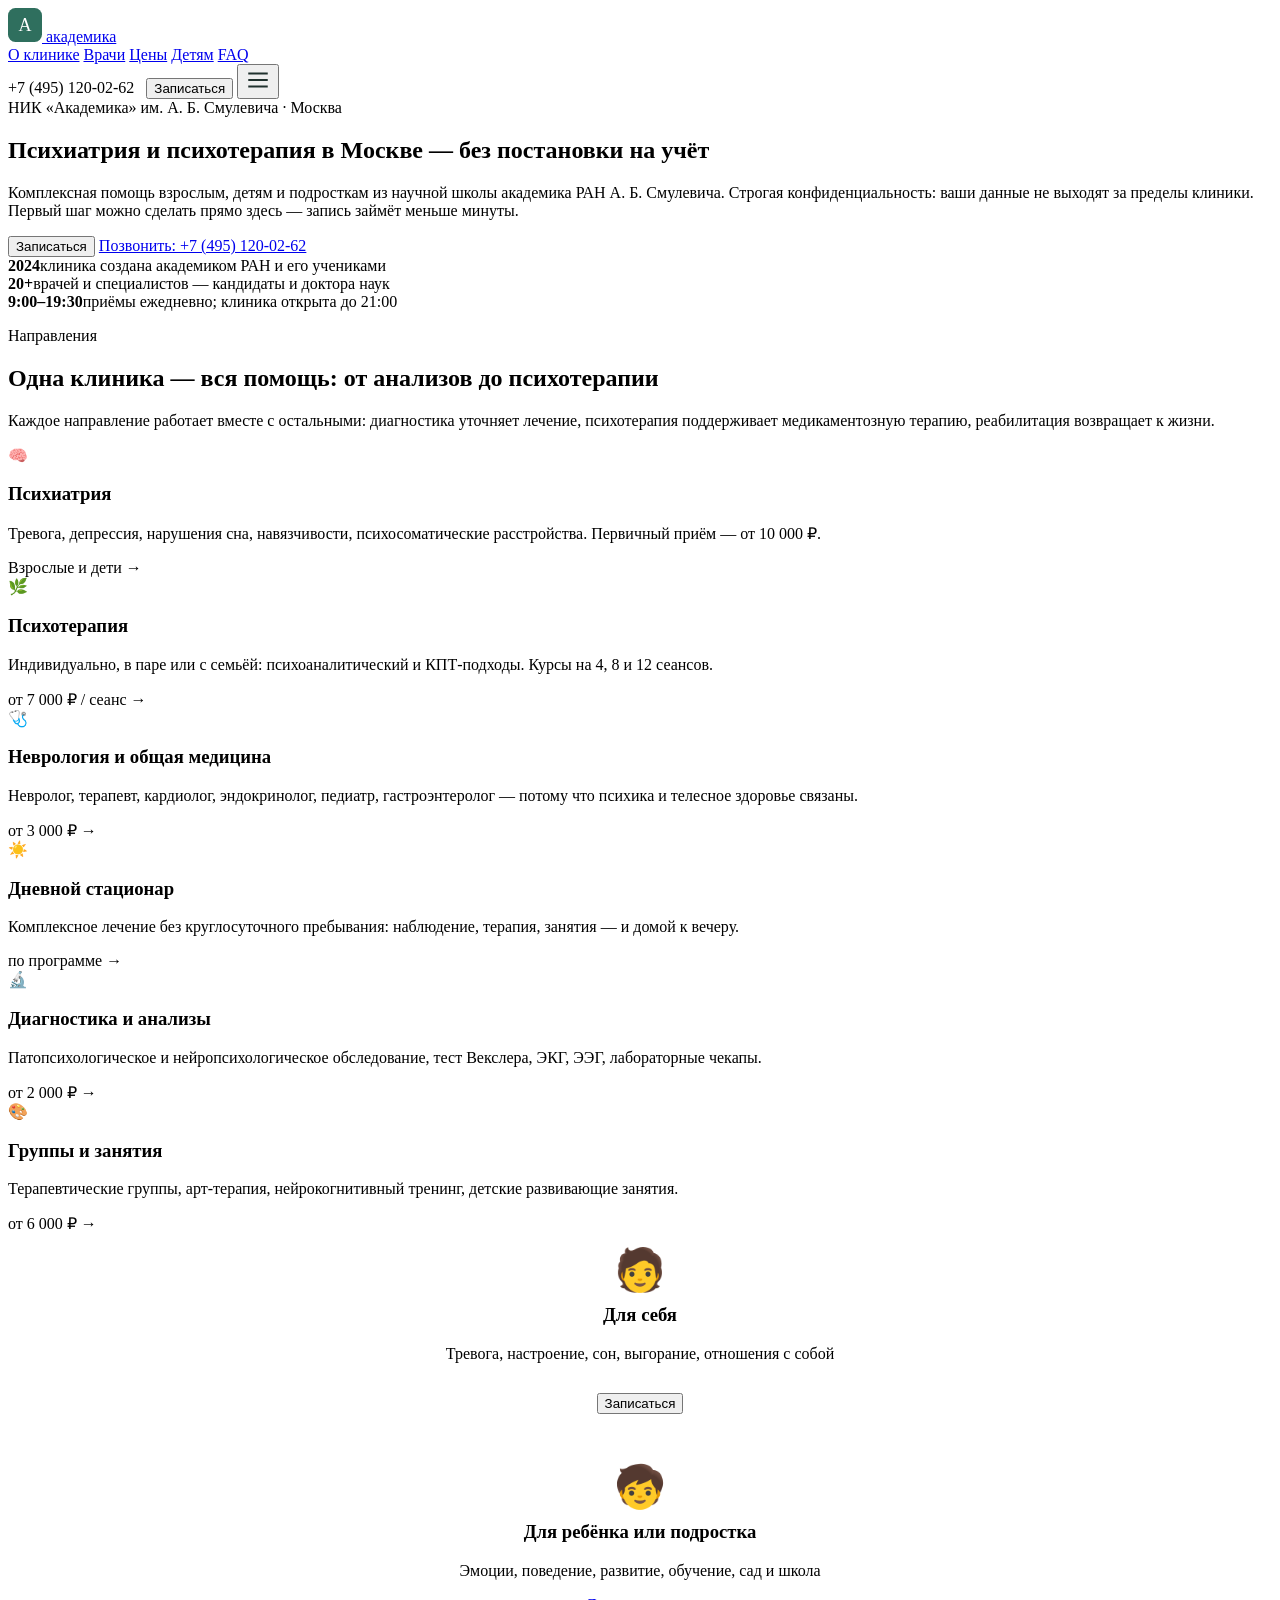
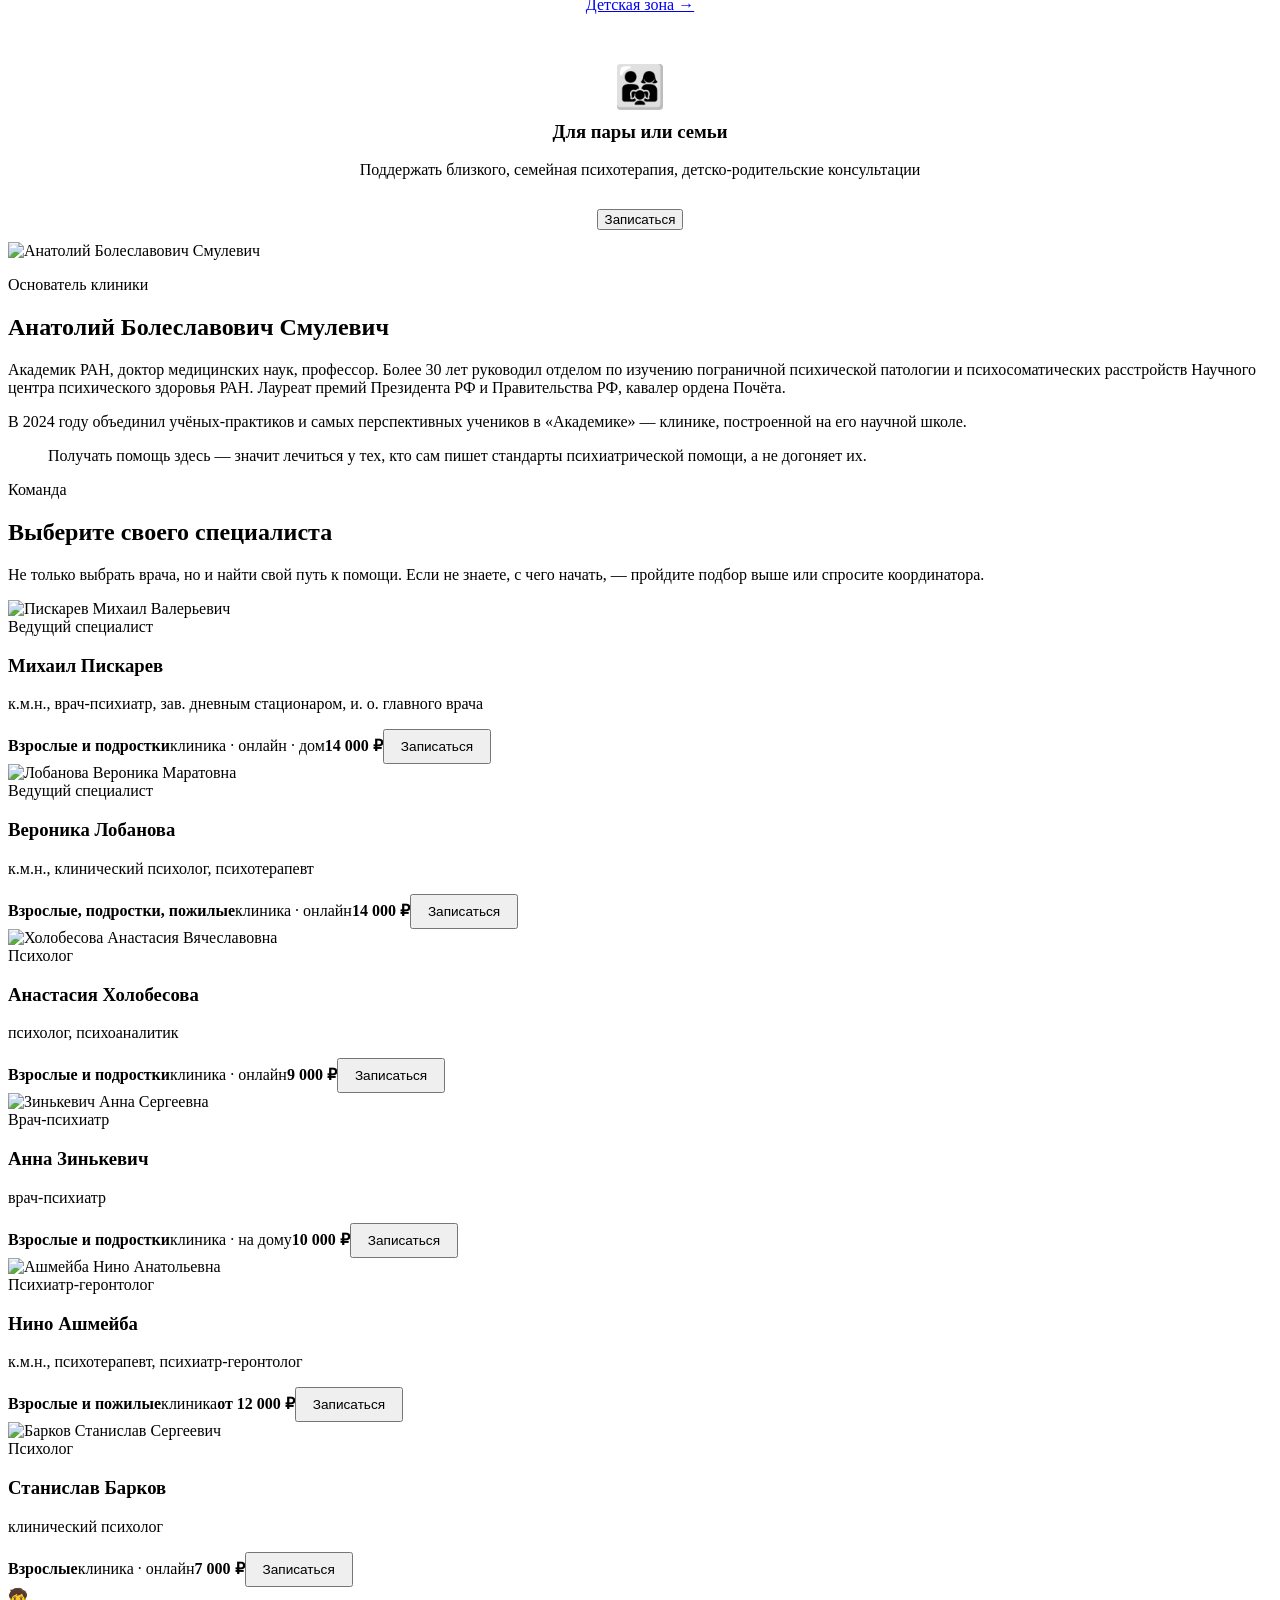
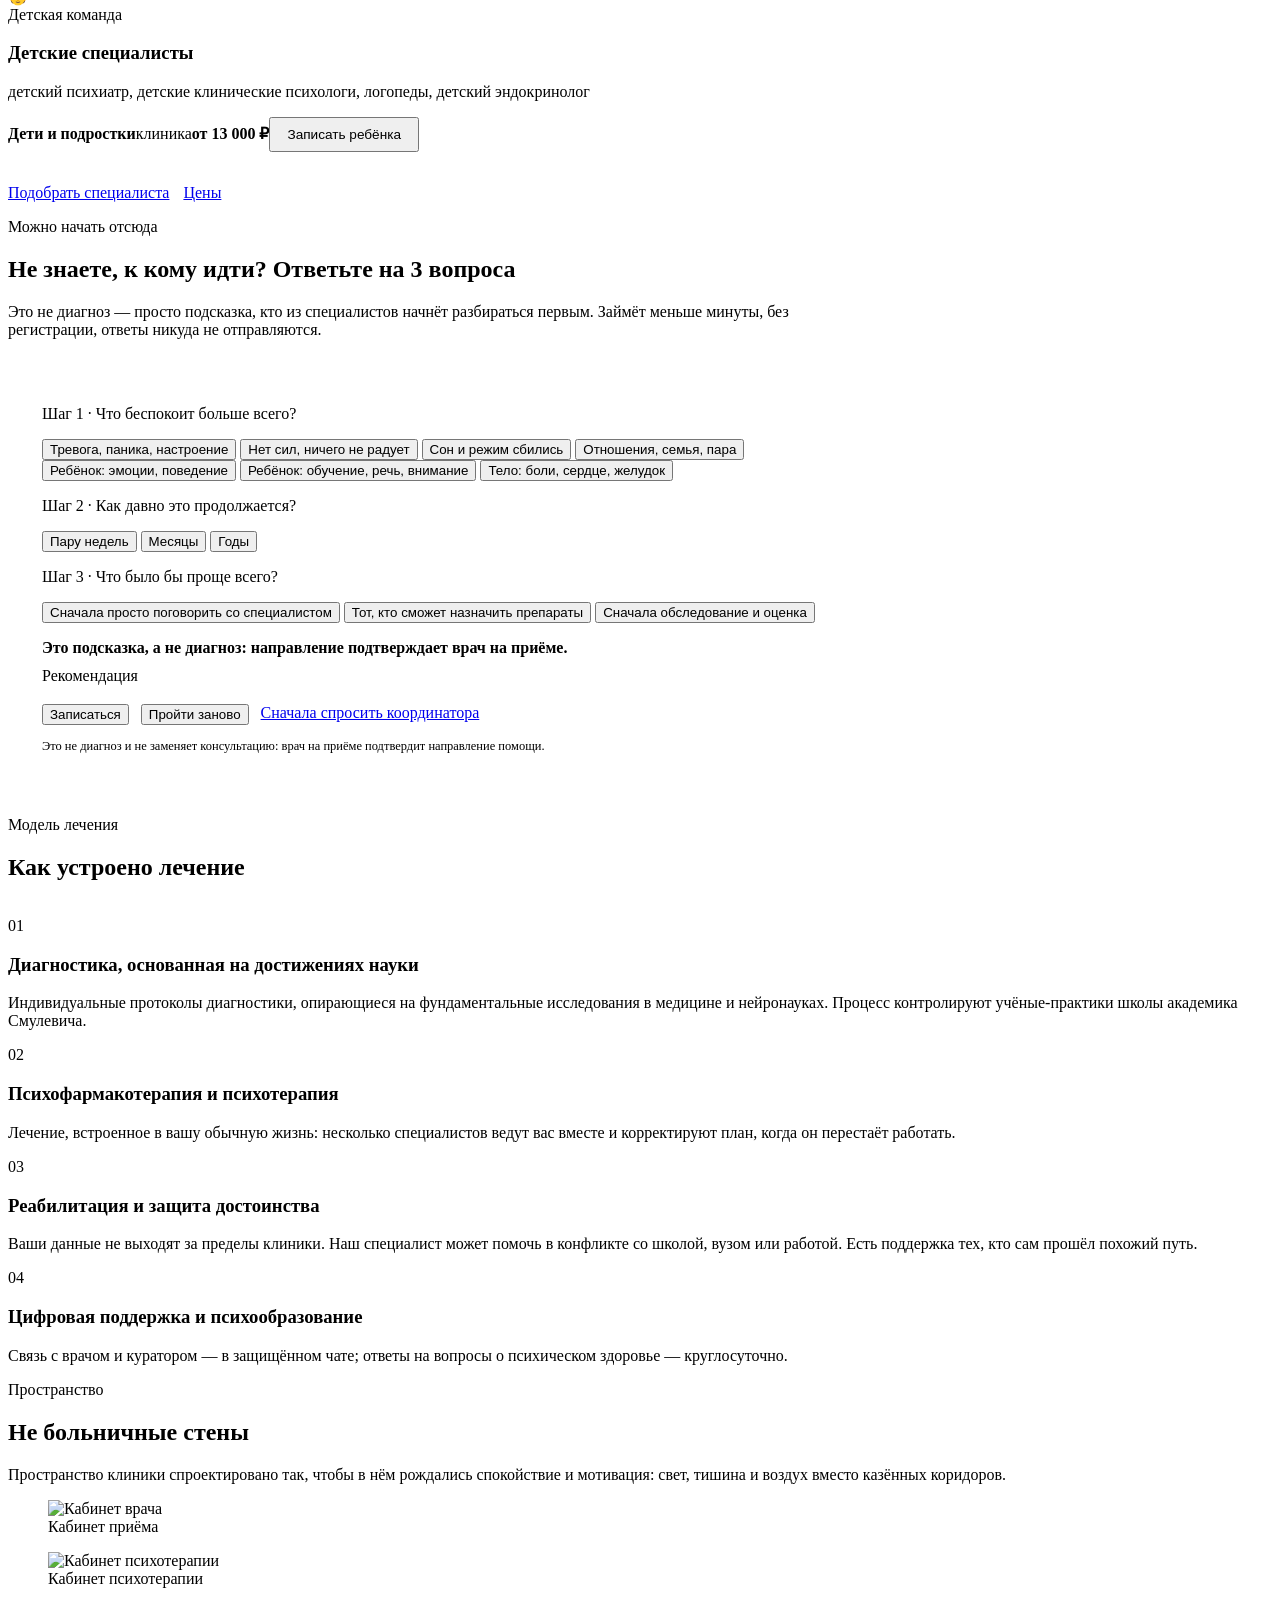
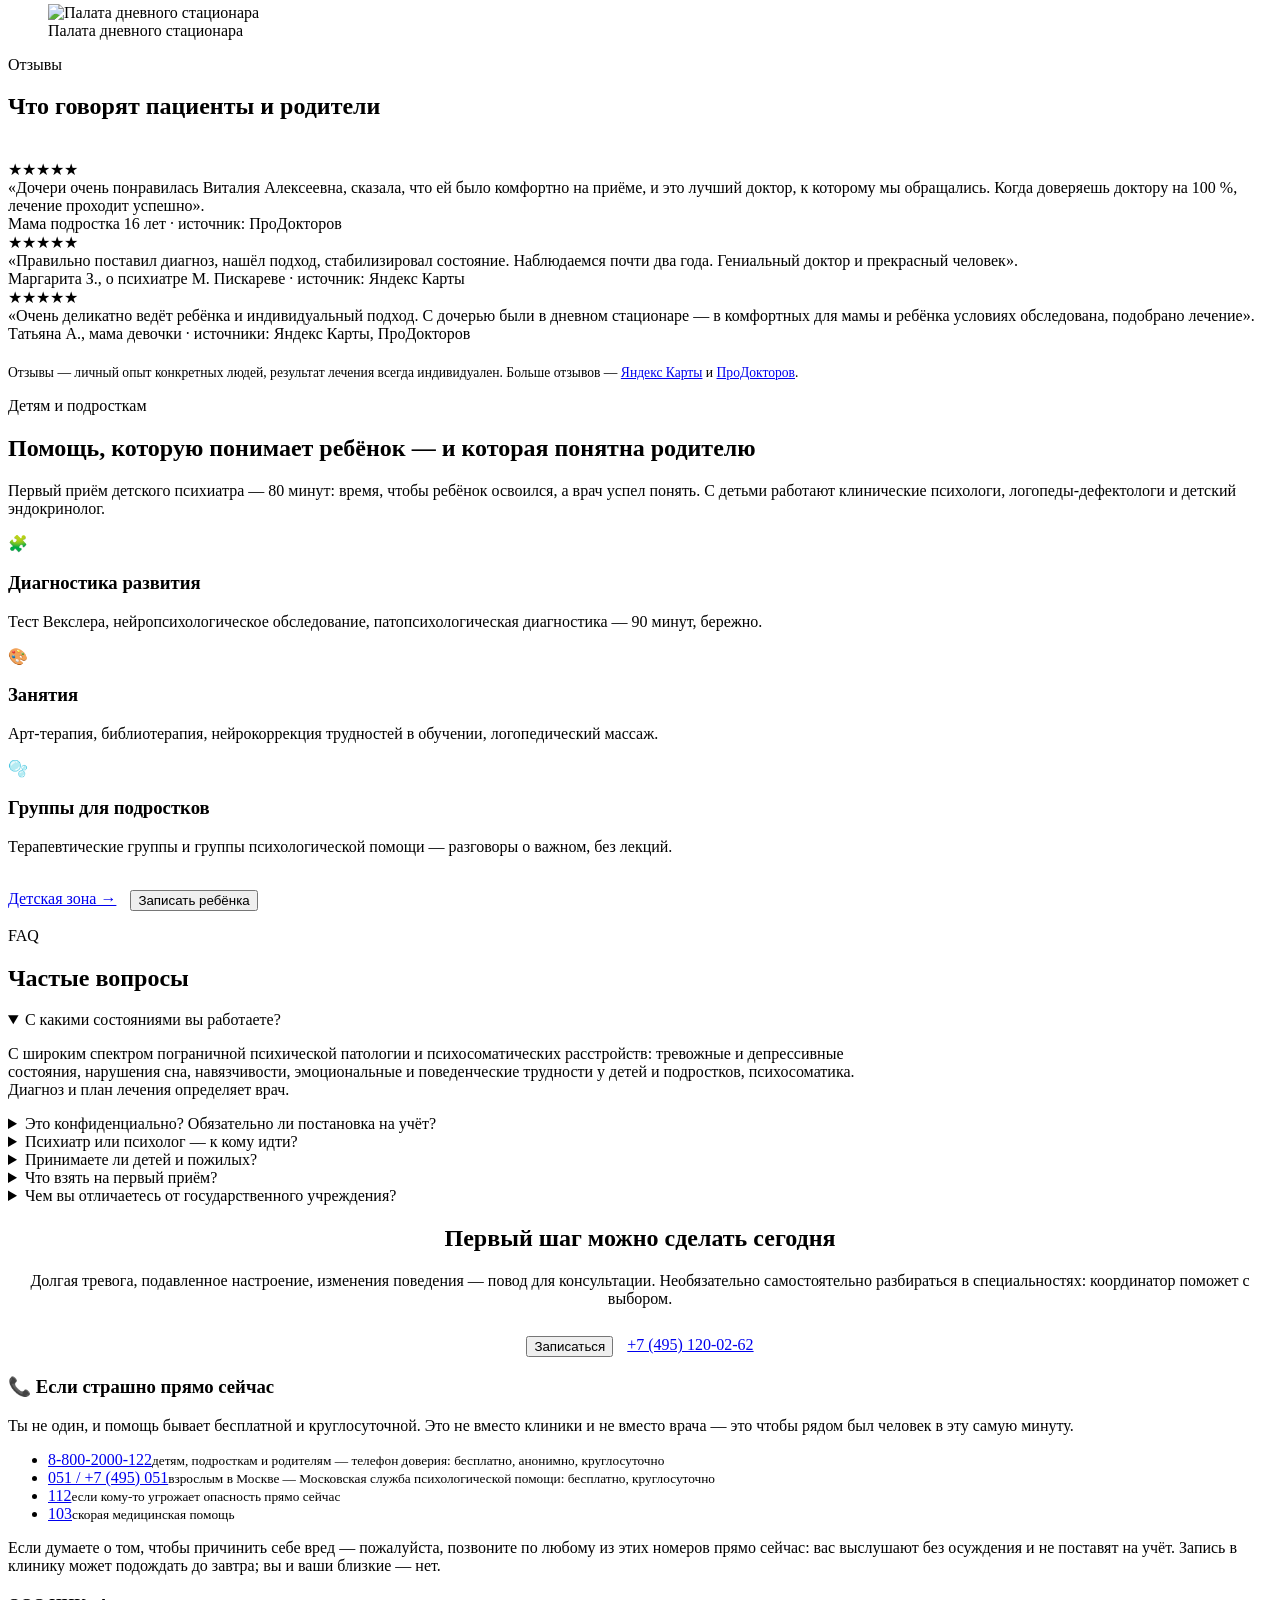
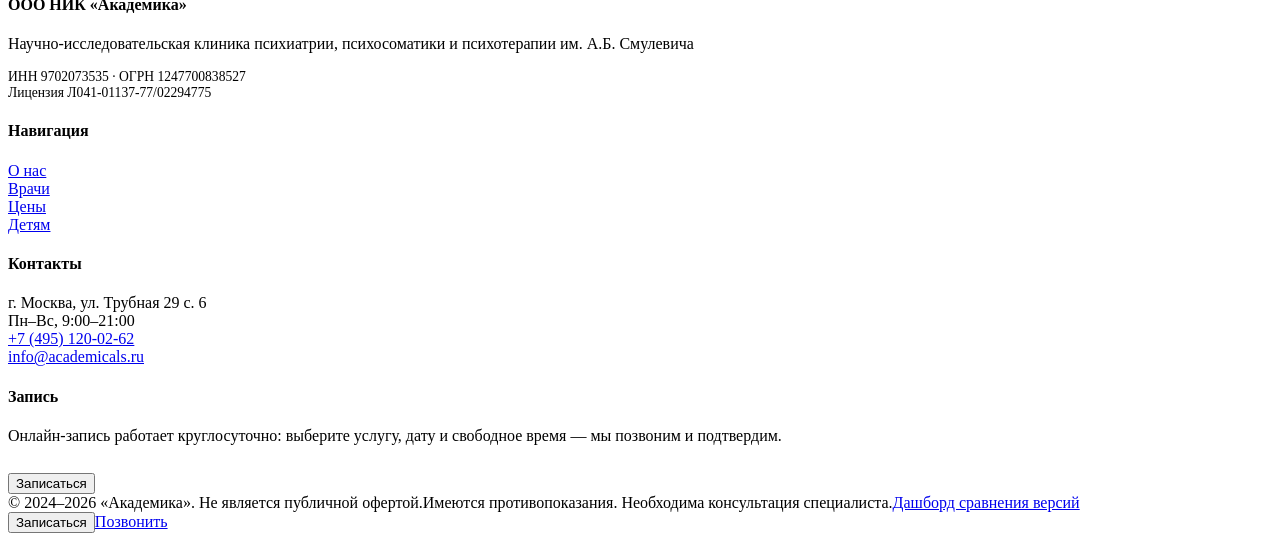
==== docs/index.html @ 871c370d "Сайт «Академика» с онлайн-записью + дашборд сравнения версий Статический сайт (site/), stdlib-сервер" ====
<!doctype html>
<html lang="ru">
<head>
<meta charset="utf-8">
<meta name="viewport" content="width=device-width,initial-scale=1">
<meta name="claude:viewport-fit-sides" content="cover">
<title>Академика — психиатр и психотерапевт в Москве: запись онлайн</title>
<meta name="description" content="Клиника «Академика» им. А. Б. Смулевича: психиатр, психотерапевт, психолог, невролог в Москве. Приём без постановки на учёт, помощь детям и подросткам, онлайн-запись на свободное время.">
<meta name="theme-color" content="#2f6f5e">
<link rel="canonical" href="https://academicals.ru/">
<meta property="og:type" content="website">
<meta property="og:locale" content="ru_RU">
<meta property="og:site_name" content="Академика">
<meta property="og:title" content="Академика — психиатр и психотерапевт в Москве: запись онлайн">
<meta property="og:description" content="Клиника «Академика» им. А. Б. Смулевича: психиатр, психотерапевт, психолог, невролог в Москве. Приём без постановки на учёт, помощь детям и подросткам, онлайн-запись на свободное время.">
<meta property="og:url" content="https://academicals.ru/">
<meta property="og:image" content="https://academicals.ru/img/interior-cabinet.jpg">
<meta name="twitter:card" content="summary_large_image">
<link rel="icon" href="data:image/svg+xml,&lt;svg xmlns='http://www.w3.org/2000/svg' viewBox='0 0 64 64'&gt;&lt;rect width='64' height='64' rx='14' fill='%232f6f5e'/&gt;&lt;text x='32' y='44' font-size='34' text-anchor='middle' fill='%23fff' font-family='Georgia'&gt;А&lt;/text&gt;&lt;/svg&gt;">
<link rel="preconnect" href="https://fonts.googleapis.com">
<link rel="preconnect" href="https://fonts.gstatic.com" crossorigin>
<link href="https://fonts.googleapis.com/css2?family=Prata&family=Manrope:wght@400;500;600;700;800&display=swap" rel="stylesheet">
<link rel="stylesheet" href="/css/style.css">
<script type="application/ld+json">
{
  "@context": "https://schema.org",
  "@type": "MedicalClinic",
  "name": "НИК «Академика» — клиника психиатрии, психосоматики и психотерапии им. А. Б. Смулевича",
  "url": "https://academicals.ru/",
  "telephone": "+7 (495) 120-02-62",
  "email": "info@academicals.ru",
  "address": {
    "@type": "PostalAddress",
    "streetAddress": "ул. Трубная, 29, стр. 6",
    "addressLocality": "Москва",
    "postalCode": "127051",
    "addressCountry": "RU"
  },
  "openingHoursSpecification": [{
    "@type": "OpeningHoursSpecification",
    "dayOfWeek": ["Monday","Tuesday","Wednesday","Thursday","Friday","Saturday","Sunday"],
    "opens": "09:00",
    "closes": "19:30"
  }],
  "medicalSpecialty": ["Psychiatric"],
  "priceRange": "от 3 000 ₽ до 150 000 ₽"
}
</script>
<script type="application/ld+json">
{
  "@context": "https://schema.org",
  "@type": "FAQPage",
  "mainEntity": [
    {"@type": "Question","name": "Лечение конфиденциально? Обязательно ли постановка на учёт?",
     "acceptedAnswer": {"@type": "Answer","text": "Лечим без постановки на учёт. Данные хранятся с усиленными протоколами защиты; сведения о здоровье охраняются врачебной тайной."}},
    {"@type": "Question","name": "Психиатр или психолог — к кому идти?",
     "acceptedAnswer": {"@type": "Answer","text": "Психиатр — врач: оценивает состояние и при необходимости назначает медикаментозное лечение. Психолог и психотерапевт работают с переживаниями, поведением и отношениями. Координатор поможет с выбором."}},
    {"@type": "Question","name": "Принимаете ли детей и пожилых?",
     "acceptedAnswer": {"@type": "Answer","text": "Да: детский психиатр, детские клинические психологи, логопедия, нейрокоррекция; для взрослых — психиатр-геронтолог и чекапы с учётом возрастных изменений."}},
    {"@type": "Question","name": "Что взять на первый приём?",
     "acceptedAnswer": {"@type": "Answer","text": "Паспорт и СНИЛС; для ребёнка договор заключает родитель или законный представитель. Полезны прежние заключения и список принимаемых препаратов."}},
    {"@type": "Question","name": "Чем частная клиника отличается от государственной?",
     "acceptedAnswer": {"@type": "Answer","text": "Научная школа академика Смулевича, комплексные программы восстановления, персональная курация и строгая конфиденциальность — без постановки на учёт."}}
  ]
}
</script>
</head>
<body>

<header class="site">
  <div class="wrap nav">
    <a class="logo" href="/">
      <svg width="34" height="34" viewBox="0 0 64 64"><rect width="64" height="64" rx="14" fill="#2f6f5e"/><text x="32" y="44" font-size="34" text-anchor="middle" fill="#fff" font-family="Georgia">А</text></svg>
      академика
    </a>
    <nav class="nav-links">
      <a href="/">О клинике</a>
      <a href="#doctors">Врачи</a>
      <a href="/price.html">Цены</a>
      <a href="/kids.html">Детям</a>
      <a href="#faq">FAQ</a>
    </nav>
    <span class="nav-phone">+7 (495) 120-02-62</span>
    <button class="btn btn-primary site-head-cta" data-book style="margin-left:8px">Записаться</button>
    <button class="burger" aria-label="Меню">
      <svg width="26" height="26" viewBox="0 0 24 24" fill="none" stroke="#20312e" stroke-width="2"><path d="M3 6h18M3 12h18M3 18h18"/></svg>
    </button>
  </div>
</header>
<main>

<!-- HERO -->
<section class="hero">
  <div class="wrap">
    <span class="tag">НИК «Академика» им. А. Б. Смулевича · Москва</span>
    <h1>Психиатрия и психотерапия в Москве — без постановки на учёт</h1>
    <p class="lede">Комплексная помощь взрослым, детям и подросткам из научной школы академика РАН А. Б. Смулевича. Строгая конфиденциальность: ваши данные не выходят за пределы клиники. Первый шаг можно сделать прямо здесь — запись займёт меньше минуты.</p>
    <div class="hero-actions">
      <button class="btn btn-terra" data-book>Записаться</button>
      <a class="btn btn-light" href="tel:+74951200262">Позвонить: +7 (495) 120-02-62</a>
    </div>
    <div class="hero-facts">
      <div><b>2024</b><span>клиника создана академиком РАН и его учениками</span></div>
      <div><b>20+</b><span>врачей и специалистов — кандидаты и доктора наук</span></div>
      <div><b>9:00–19:30</b><span>приёмы ежедневно; клиника открыта до 21:00</span></div>
    </div>
  </div>
</section>

<!-- НАПРАВЛЕНИЯ -->
<section id="services">
  <div class="wrap">
    <p class="eyebrow">Направления</p>
    <h2>Одна клиника — вся помощь: от анализов до психотерапии</h2>
    <p class="lede">Каждое направление работает вместе с остальными: диагностика уточняет лечение, психотерапия поддерживает медикаментозную терапию, реабилитация возвращает к жизни.</p>
    <div class="cards grid-3">
      <div class="card"><div class="ico">🧠</div><h3>Психиатрия</h3><p>Тревога, депрессия, нарушения сна, навязчивости, психосоматические расстройства. Первичный приём — от 10 000 ₽.</p><span class="price-hint">Взрослые и дети →</span></div>
      <div class="card"><div class="ico">🌿</div><h3>Психотерапия</h3><p>Индивидуально, в паре или с семьёй: психоаналитический и КПТ-подходы. Курсы на 4, 8 и 12 сеансов.</p><span class="price-hint">от 7 000 ₽ / сеанс →</span></div>
      <div class="card"><div class="ico">🩺</div><h3>Неврология и общая медицина</h3><p>Невролог, терапевт, кардиолог, эндокринолог, педиатр, гастроэнтеролог — потому что психика и телесное здоровье связаны.</p><span class="price-hint">от 3 000 ₽ →</span></div>
      <div class="card"><div class="ico">☀️</div><h3>Дневной стационар</h3><p>Комплексное лечение без круглосуточного пребывания: наблюдение, терапия, занятия — и домой к вечеру.</p><span class="price-hint">по программе →</span></div>
      <div class="card"><div class="ico">🔬</div><h3>Диагностика и анализы</h3><p>Патопсихологическое и нейропсихологическое обследование, тест Векслера, ЭКГ, ЭЭГ, лабораторные чекапы.</p><span class="price-hint">от 2 000 ₽ →</span></div>
      <div class="card"><div class="ico">🎨</div><h3>Группы и занятия</h3><p>Терапевтические группы, арт-терапия, нейрокогнитивный тренинг, детские развивающие занятия.</p><span class="price-hint">от 6 000 ₽ →</span></div>
    </div>
  </div>
</section>

<!-- ВАЖНО ЗНАТЬ / для кого -->
<section style="background:var(--green-pale)">
  <div class="wrap grid-3" style="display:grid;gap:24px">
    <div style="text-align:center;padding:12px">
      <div style="font-size:2.6rem" class="floaty">🧑</div>
      <h3 style="margin-top:10px">Для себя</h3>
      <p style="color:var(--ink-soft)">Тревога, настроение, сон, выгорание, отношения с собой</p>
      <button class="btn btn-ghost" data-book style="margin-top:14px">Записаться</button>
    </div>
    <div style="text-align:center;padding:12px;border-left:1px solid var(--line);border-right:1px solid var(--line)">
      <div style="font-size:2.6rem" class="floaty d1">🧒</div>
      <h3 style="margin-top:10px">Для ребёнка или подростка</h3>
      <p style="color:var(--ink-soft)">Эмоции, поведение, развитие, обучение, сад и школа</p>
      <a class="btn btn-terra" href="/kids.html" style="margin-top:14px">Детская зона →</a>
    </div>
    <div style="text-align:center;padding:12px">
      <div style="font-size:2.6rem" class="floaty d2">👨‍👩‍👧</div>
      <h3 style="margin-top:10px">Для пары или семьи</h3>
      <p style="color:var(--ink-soft)">Поддержать близкого, семейная психотерапия, детско-родительские консультации</p>
      <button class="btn btn-ghost" data-book style="margin-top:14px">Записаться</button>
    </div>
  </div>
</section>

<!-- ОСНОВАТЕЛЬ -->
<section>
  <div class="wrap founder">
    <div class="ph">
      <img src="/img/founder-portrait.png" alt="Анатолий Болеславович Смулевич" loading="lazy">
    </div>
    <div>
      <p class="eyebrow">Основатель клиники</p>
      <h2>Анатолий Болеславович Смулевич</h2>
      <p class="lede">Академик РАН, доктор медицинских наук, профессор. Более 30 лет руководил отделом по изучению пограничной психической патологии и психосоматических расстройств Научного центра психического здоровья РАН. Лауреат премий Президента РФ и Правительства РФ, кавалер ордена Почёта.</p>
      <p class="lede">В 2024 году объединил учёных-практиков и самых перспективных учеников в «Академике» — клинике, построенной на его научной школе.</p>
      <blockquote>Получать помощь здесь — значит лечиться у тех, кто сам пишет стандарты психиатрической помощи, а не догоняет их.</blockquote>
    </div>
  </div>
</section>

<!-- ВРАЧИ -->
<section id="doctors">
  <div class="wrap">
    <p class="eyebrow">Команда</p>
    <h2>Выберите своего специалиста</h2>
    <p class="lede">Не только выбрать врача, но и найти свой путь к помощи. Если не знаете, с чего начать, — пройдите подбор выше или спросите координатора.</p>
    <div class="cards grid-3">
      <div class="card doc">
        <div class="ava"><img src="/img/piskarev.webp" alt="Пискарев Михаил Валерьевич"></div>
        <div><span class="role">Ведущий специалист</span><h3>Михаил Пискарев</h3><p class="creds">к.м.н., врач-психиатр, зав. дневным стационаром, и. о. главного врача</p>
        <div class="meta"><b>Взрослые и подростки</b><span>клиника · онлайн · дом</span><b>14 000 ₽</b><button class="btn btn-ghost" style="padding:8px 16px;font-size:.85rem" data-book data-doctor-pref="Пискарев Михаил Валерьевич — психиатр">Записаться</button></div></div>
      </div>
      <div class="card doc">
        <div class="ava"><img src="/img/lobanova.webp" alt="Лобанова Вероника Маратовна"></div>
        <div><span class="role">Ведущий специалист</span><h3>Вероника Лобанова</h3><p class="creds">к.м.н., клинический психолог, психотерапевт</p>
        <div class="meta"><b>Взрослые, подростки, пожилые</b><span>клиника · онлайн</span><b>14 000 ₽</b><button class="btn btn-ghost" style="padding:8px 16px;font-size:.85rem" data-book data-doctor-pref="Лобанова Вероника Маратовна — клинический психолог">Записаться</button></div></div>
      </div>
      <div class="card doc">
        <div class="ava"><img src="/img/holobesova.webp" alt="Холобесова Анастасия Вячеславовна"></div>
        <div><span class="role">Психолог</span><h3>Анастасия Холобесова</h3><p class="creds">психолог, психоаналитик</p>
        <div class="meta"><b>Взрослые и подростки</b><span>клиника · онлайн</span><b>9 000 ₽</b><button class="btn btn-ghost" style="padding:8px 16px;font-size:.85rem" data-book data-doctor-pref="Холобесова Анастасия Вячеславовна — психоаналитик">Записаться</button></div></div>
      </div>
      <div class="card doc">
        <div class="ava"><img src="/img/zinkevich.png" alt="Зинькевич Анна Сергеевна"></div>
        <div><span class="role">Врач-психиатр</span><h3>Анна Зинькевич</h3><p class="creds">врач-психиатр</p>
        <div class="meta"><b>Взрослые и подростки</b><span>клиника · на дому</span><b>10 000 ₽</b><button class="btn btn-ghost" style="padding:8px 16px;font-size:.85rem" data-book data-doctor-pref="Зинькевич Анна Сергеевна — психиатр">Записаться</button></div></div>
      </div>
      <div class="card doc">
        <div class="ava"><img src="/img/ashmejba.webp" alt="Ашмейба Нино Анатольевна"></div>
        <div><span class="role">Психиатр-геронтолог</span><h3>Нино Ашмейба</h3><p class="creds">к.м.н., психотерапевт, психиатр-геронтолог</p>
        <div class="meta"><b>Взрослые и пожилые</b><span>клиника</span><b>от 12 000 ₽</b><button class="btn btn-ghost" style="padding:8px 16px;font-size:.85rem" data-book data-doctor-pref="Ашмейба Нино Анатольевна — психиатр-геронтолог">Записаться</button></div></div>
      </div>
      <div class="card doc">
        <div class="ava"><img src="/img/barkov.webp" alt="Барков Станислав Сергеевич"></div>
        <div><span class="role">Психолог</span><h3>Станислав Барков</h3><p class="creds">клинический психолог</p>
        <div class="meta"><b>Взрослые</b><span>клиника · онлайн</span><b>7 000 ₽</b><button class="btn btn-ghost" style="padding:8px 16px;font-size:.85rem" data-book data-doctor-pref="Барков Станислав Сергеевич — клинический психолог">Записаться</button></div></div>
      </div>
      <div class="card doc">
        <div class="ava" style="background:var(--terra)">🧒</div>
        <div><span class="role">Детская команда</span><h3>Детские специалисты</h3><p class="creds">детский психиатр, детские клинические психологи, логопеды, детский эндокринолог</p>
        <div class="meta"><b>Дети и подростки</b><span>клиника</span><b>от 13 000 ₽</b><button class="btn btn-terra" style="padding:8px 16px;font-size:.85rem" data-book="kid">Записать ребёнка</button></div></div>
      </div>
    </div>
    <div style="margin-top:32px;display:flex;gap:14px;flex-wrap:wrap">
      <a class="btn btn-primary" href="#quiz">Подобрать специалиста</a>
      <a class="btn btn-ghost" href="/price.html">Цены</a>
    </div>
  </div>
</section>

<!-- ПОДБОР СПЕЦИАЛИСТА -->
<section class="quiz" id="quiz">
  <div class="wrap" style="max-width:860px">
    <p class="eyebrow">Можно начать отсюда</p>
    <h2>Не знаете, к кому идти? Ответьте на 3 вопроса</h2>
    <p class="lede">Это не диагноз — просто подсказка, кто из специалистов начнёт разбираться первым. Займёт меньше минуты, без регистрации, ответы никуда не отправляются.</p>
    <div class="card" style="padding:34px">
      <p class="q-step">Шаг 1 · Что беспокоит больше всего?</p>
      <div class="q-opts" data-q="1">
        <button data-r="psi">Тревога, паника, настроение</button>
        <button data-r="burn">Нет сил, ничего не радует</button>
        <button data-r="sleep">Сон и режим сбились</button>
        <button data-r="fam">Отношения, семья, пара</button>
        <button data-r="kid-emo">Ребёнок: эмоции, поведение</button>
        <button data-r="kid-learn">Ребёнок: обучение, речь, внимание</button>
        <button data-r="body">Тело: боли, сердце, желудок</button>
      </div>
      <p class="q-step">Шаг 2 · Как давно это продолжается?</p>
      <div class="q-opts" data-q="2">
        <button data-r="recent">Пару недель</button>
        <button data-r="months">Месяцы</button>
        <button data-r="years">Годы</button>
      </div>
      <p class="q-step">Шаг 3 · Что было бы проще всего?</p>
      <div class="q-opts" data-q="3">
        <button data-r="talk">Сначала просто поговорить со специалистом</button>
        <button data-r="meds">Тот, кто сможет назначить препараты</button>
        <button data-r="tests">Сначала обследование и оценка</button>
      </div>
      <div class="q-result" id="q-result">
        <div class="card">
          <p style="font-weight:600;margin-bottom:10px">Это подсказка, а не диагноз: направление подтверждает врач на приёме.</p>
          <span class="badge" id="qr-badge">Рекомендация</span>
          <h3 id="qr-title"></h3>
          <p id="qr-text" style="color:var(--ink-soft);margin-top:8px"></p>
          <div style="margin-top:18px;display:flex;gap:12px;flex-wrap:wrap">
            <button class="btn btn-primary" id="qr-book">Записаться</button>
            <button class="btn btn-ghost" id="qr-again">Пройти заново</button>
            <a class="btn btn-ghost" href="tel:+74951200262">Сначала спросить координатора</a>
          </div>
          <p style="font-size:.78rem;color:var(--ink-soft);margin-top:14px">Это не диагноз и не заменяет консультацию: врач на приёме подтвердит направление помощи.</p>
        </div>
      </div>
    </div>
  </div>
</section>

<!-- МОДЕЛЬ ЛЕЧЕНИЯ -->
<section class="model">
  <div class="wrap">
    <p class="eyebrow">Модель лечения</p>
    <h2>Как устроено лечение</h2>
    <div class="cards grid-2" style="margin-top:36px">
      <div class="card"><span class="num">01</span><h3>Диагностика, основанная на достижениях науки</h3><p>Индивидуальные протоколы диагностики, опирающиеся на фундаментальные исследования в медицине и нейронауках. Процесс контролируют учёные-практики школы академика Смулевича.</p></div>
      <div class="card"><span class="num">02</span><h3>Психофармакотерапия и психотерапия</h3><p>Лечение, встроенное в вашу обычную жизнь: несколько специалистов ведут вас вместе и корректируют план, когда он перестаёт работать.</p></div>
      <div class="card"><span class="num">03</span><h3>Реабилитация и защита достоинства</h3><p>Ваши данные не выходят за пределы клиники. Наш специалист может помочь в конфликте со школой, вузом или работой. Есть поддержка тех, кто сам прошёл похожий путь.</p></div>
      <div class="card"><span class="num">04</span><h3>Цифровая поддержка и психообразование</h3><p>Связь с врачом и куратором — в защищённом чате; ответы на вопросы о психическом здоровье — круглосуточно.</p></div>
    </div>
  </div>
</section>

<!-- КЛИНИКА ИЗНУТРИ -->
<section style="padding-top:0">
  <div class="wrap">
    <p class="eyebrow">Пространство</p>
    <h2>Не больничные стены</h2>
    <p class="lede">Пространство клиники спроектировано так, чтобы в нём рождались спокойствие и мотивация: свет, тишина и воздух вместо казённых коридоров.</p>
    <div class="photo-strip">
      <figure><img src="/img/interior-cabinet.jpg" alt="Кабинет врача" loading="lazy"><figcaption>Кабинет приёма</figcaption></figure>
      <figure><img src="/img/interior-psychotherapy.jpg" alt="Кабинет психотерапии" loading="lazy"><figcaption>Кабинет психотерапии</figcaption></figure>
      <figure><img src="/img/interior-day-hospital.jpg" alt="Палата дневного стационара" loading="lazy"><figcaption>Палата дневного стационара</figcaption></figure>
    </div>
  </div>
</section>

<!-- ОТЗЫВЫ -->
<section id="reviews">
  <div class="wrap">
    <p class="eyebrow">Отзывы</p>
    <h2>Что говорят пациенты и родители</h2>
    <div class="cards grid-3" style="margin-top:40px">
      <div class="card quote">
        <div class="stars">★★★★★</div>
        «Дочери очень понравилась Виталия Алексеевна, сказала, что ей было комфортно на приёме, и это лучший доктор, к которому мы обращались. Когда доверяешь доктору на 100 %, лечение проходит успешно».
        <div class="who">Мама подростка 16 лет · источник: ПроДокторов</div>
      </div>
      <div class="card quote">
        <div class="stars">★★★★★</div>
        «Правильно поставил диагноз, нашёл подход, стабилизировал состояние. Наблюдаемся почти два года. Гениальный доктор и прекрасный человек».
        <div class="who">Маргарита З., о психиатре М. Пискареве · источник: Яндекс Карты</div>
      </div>
      <div class="card quote">
        <div class="stars">★★★★★</div>
        «Очень деликатно ведёт ребёнка и индивидуальный подход. С дочерью были в дневном стационаре — в комфортных для мамы и ребёнка условиях обследована, подобрано лечение».
        <div class="who">Татьяна А., мама девочки · источники: Яндекс Карты, ПроДокторов</div>
      </div>
    </div>
    <p style="margin-top:22px;color:var(--ink-soft);font-size:.85rem">Отзывы — личный опыт конкретных людей, результат лечения всегда индивидуален. Больше отзывов — <a href="https://yandex.ru/maps" target="_blank" rel="noopener">Яндекс Карты</a> и <a href="https://prodoctorov.ru" target="_blank" rel="noopener">ПроДокторов</a>.</p>
  </div>
</section>

<!-- ДЕТЯМ -->
<section class="kids" id="kids">
  <div class="wrap">
    <p class="eyebrow">Детям и подросткам</p>
    <h2>Помощь, которую понимает ребёнок — и которая понятна родителю</h2>
    <p class="lede">Первый приём детского психиатра — 80 минут: время, чтобы ребёнок освоился, а врач успел понять. С детьми работают клинические психологи, логопеды-дефектологи и детский эндокринолог.</p>
    <div class="cards grid-3 kid-cards">
      <div class="card floaty"><div class="ico">🧩</div><h3>Диагностика развития</h3><p>Тест Векслера, нейропсихологическое обследование, патопсихологическая диагностика — 90 минут, бережно.</p></div>
      <div class="card floaty d1"><div class="ico">🎨</div><h3>Занятия</h3><p>Арт-терапия, библиотерапия, нейрокоррекция трудностей в обучении, логопедический массаж.</p></div>
      <div class="card floaty d2"><div class="ico">🫧</div><h3>Группы для подростков</h3><p>Терапевтические группы и группы психологической помощи — разговоры о важном, без лекций.</p></div>
    </div>
    <div style="margin-top:34px;display:flex;gap:14px;flex-wrap:wrap">
      <a class="btn btn-terra" href="/kids.html">Детская зона →</a>
      <button class="btn btn-ghost" data-book="kid">Записать ребёнка</button>
    </div>
  </div>
</section>

<!-- FAQ -->
<section id="faq">
  <div class="wrap" style="max-width:860px">
    <p class="eyebrow">FAQ</p>
    <h2>Частые вопросы</h2>
    <details open><summary>С какими состояниями вы работаете?</summary><p>С широким спектром пограничной психической патологии и психосоматических расстройств: тревожные и депрессивные состояния, нарушения сна, навязчивости, эмоциональные и поведенческие трудности у детей и подростков, психосоматика. Диагноз и план лечения определяет врач.</p></details>
    <details><summary>Это конфиденциально? Обязательно ли постановка на учёт?</summary><p>Лечим без постановки на учёт. Закрытая система хранения данных с усиленными внутренними протоколами; сведения об обращении и здоровье охраняются в соответствии с законом о врачебной тайне.</p></details>
    <details><summary>Психиатр или психолог — к кому идти?</summary><p>Психиатр — врач: оценивает психическое состояние и при необходимости назначает медикаментозное лечение. Психолог и психотерапевт работают с переживаниями, поведением и отношениями; медицинское лечение не назначают. Если не знаете, с чего начать, — запишитесь, координатор поможет выбрать.</p></details>
    <details><summary>Принимаете ли детей и пожилых?</summary><p>Да. Есть детский психиатр, детские клинические психологи, логопедия, нейрокоррекция, детский эндокринолог. Для взрослых — психиатр-геронтолог и программы чекапов с учётом возрастных изменений.</p></details>
    <details><summary>Что взять на первый приём?</summary><p>Для ребёнка договор заключается на опекуна с личным присутствием. Возьмите паспорт и СНИЛС, а если есть — прежние заключения и список принимаемых препаратов. Самое главное для врача — как вы себя чувствуете.</p></details>
    <details><summary>Чем вы отличаетесь от государственного учреждения?</summary><p>Научная школа академика Смулевича, кандидаты и доктора наук, комплексные программы восстановления с вовлечением семьи, персональная курация и строгое соблюдение конфиденциальности — без постановки на учёт.</p></details>
  </div>
</section>

<!-- CTA -->
<section style="background:var(--terra-pale);text-align:center">
  <div class="wrap">
    <h2>Первый шаг можно сделать сегодня</h2>
    <p class="lede" style="margin-inline:auto">Долгая тревога, подавленное настроение, изменения поведения — повод для консультации. Необязательно самостоятельно разбираться в специальностях: координатор поможет с выбором.</p>
    <div style="margin-top:28px;display:flex;gap:14px;justify-content:center;flex-wrap:wrap">
      <button class="btn btn-primary" data-book>Записаться</button>
      <a class="btn btn-ghost" href="tel:+74951200262">+7 (495) 120-02-62</a>
    </div>
  </div>
</section>

<!-- кризисная помощь -->
<section style="padding-top:0">
  <div class="wrap">
    <div class="crisis">
      <h3>📞 Если страшно прямо сейчас</h3>
      <p>Ты не один, и помощь бывает бесплатной и круглосуточной. Это не вместо клиники и не вместо врача — это чтобы рядом был человек в эту самую минуту.</p>
      <ul>
        <li><span class="num"><a href="tel:88002000122">8-800-2000-122</a></span><small>детям, подросткам и родителям — телефон доверия: бесплатно, анонимно, круглосуточно</small></li>
        <li><span class="num"><a href="tel:+7495051">051 / +7 (495) 051</a></span><small>взрослым в Москве — Московская служба психологической помощи: бесплатно, круглосуточно</small></li>
        <li><span class="num"><a href="tel:112">112</a></span><small>если кому-то угрожает опасность прямо сейчас</small></li>
        <li><span class="num"><a href="tel:103">103</a></span><small>скорая медицинская помощь</small></li>
      </ul>
      <p class="care">Если думаете о том, чтобы причинить себе вред — пожалуйста, позвоните по любому из этих номеров прямо сейчас: вас выслушают без осуждения и не поставят на учёт. Запись в клинику может подождать до завтра; вы и ваши близкие — нет.</p>
    </div>
  </div>
</section>

</main>
<footer class="site">
  <div class="wrap">
    <div class="foot-grid">
      <div><h4>ООО НИК «Академика»</h4><p>Научно-исследовательская клиника психиатрии, психосоматики и психотерапии им. А.Б. Смулевича</p><p style="margin-top:10px;font-size:.85rem">ИНН 9702073535 · ОГРН 1247700838527<br>Лицензия Л041-01137-77/02294775</p></div>
      <div><h4>Навигация</h4><p><a href="/">О нас</a><br><a href="#doctors">Врачи</a><br><a href="/price.html">Цены</a><br><a href="/kids.html">Детям</a></p></div>
      <div><h4>Контакты</h4><p>г. Москва, ул. Трубная 29 с. 6<br>Пн–Вс, 9:00–21:00<br><a href="tel:+74951200262">+7 (495) 120-02-62</a><br><a href="mailto:info@academicals.ru">info@academicals.ru</a></p></div>
      <div><h4>Запись</h4><p>Онлайн-запись работает круглосуточно: выберите услугу, дату и свободное время — мы позвоним и подтвердим.</p><button class="btn btn-terra" data-book style="margin-top:12px">Записаться</button></div>
    </div>
    <div class="bottom"><span>© 2024–2026 «Академика». Не является публичной офертой.</span><span>Имеются противопоказания. Необходима консультация специалиста.</span><a href="dashboard.html">Дашборд сравнения версий</a></div>
  </div>
</footer>

<!-- МОДАЛЬНАЯ ЗАПИСЬ -->
<dialog id="book-modal">
  <div class="modal-head"><h3>Онлайн-запись</h3><button class="modal-close" id="book-close" aria-label="Закрыть">✕</button></div>
  <div class="stepper" aria-hidden="true"><div class="on"></div><div></div><div></div><div></div></div>
  <form class="book" id="book-form">
    <div class="form-msg" id="book-msg"></div>
    <div data-step="0" class="vis">
      <div class="fld"><label>Кому нужна помощь?</label>
        <div id="f-who" style="display:grid;gap:10px"></div></div>
    </div>

    <div data-step="1">
      <div class="fld"><label>Выберите услугу</label>
        <div id="svc-list" style="display:grid;gap:10px;max-height:320px;overflow:auto"></div>
        <div class="hint">Цены — по прайсу клиники; точную стоимость подтвердит администратор.</div></div>
    </div>

    <div data-step="2">
      <div class="fld"><label>Дата приёма</label>
        <input type="date" id="f-date" required>
        <div class="hint">Приёмы: Пн–Вс 9:00–19:30. Если в этот день всё занято — предложим ближайший.</div></div>
      <div class="fld"><label>Свободное время</label>
        <div class="slots" id="slot-list"></div></div>
    </div>

    <div data-step="3">
            <div class="fld"><label>Врач (если знаете, к кому)</label>
        <select id="f-doctor">
          <option value="">Не знаю — подберите</option>
          <option>Пискарев Михаил Валерьевич — психиатр</option>
          <option>Лобанова Вероника Маратовна — клинический психолог</option>
          <option>Холобесова Анастасия Вячеславовна — психоаналитик</option>
          <option>Зинькевич Анна Сергеевна — психиатр</option>
          <option>Ашмейба Нино Анатольевна — психиатр-геронтолог</option>
          <option>Барков Станислав Сергеевич — клинический психолог</option>
        </select></div>
<div class="fld"><label>Ваше имя <span style="color:var(--terra)">*</span></label><input id="f-name" required placeholder="Как к вам обращаться"></div>
      <div class="row2">
        <div class="fld"><label>Телефон <span style="color:var(--terra)">*</span></label><input id="f-phone" required type="tel" placeholder="+7 ___ ___ __ __"></div>
        <div class="fld"><label>E-mail (для подтверждения)</label><input id="f-email" type="email" placeholder="you@example.com"></div>
      </div>
      <div class="fld"><label>Комментарий врачу</label><textarea id="f-comment" rows="3" placeholder="Коротко о запросе (по желанию)"></textarea></div>
      <div class="fld consent"><input type="checkbox" id="f-consent" required>
        <label for="f-consent" style="font-weight:500">Согласен(а) на обработку персональных данных в целях записи. Данные защищены врачебной тайной и используются только для организации приёма.</label></div>
      <button class="btn btn-primary" type="submit" style="justify-content:center">Записаться</button>
    </div>
  </form>
  <div class="modal-foot"><button class="btn btn-ghost" type="button" data-back>← Назад</button><span style="color:var(--ink-soft);font-size:.82rem;align-self:center">Шаг <span id="step-now">1</span> из 4</span></div>
</dialog>

<div class="mob-cta"><button class="btn btn-primary" data-book>Записаться</button><a class="btn btn-terra" href="tel:+74951200262">Позвонить</a></div><script src="/js/app.js"></script>
</body>
</html>
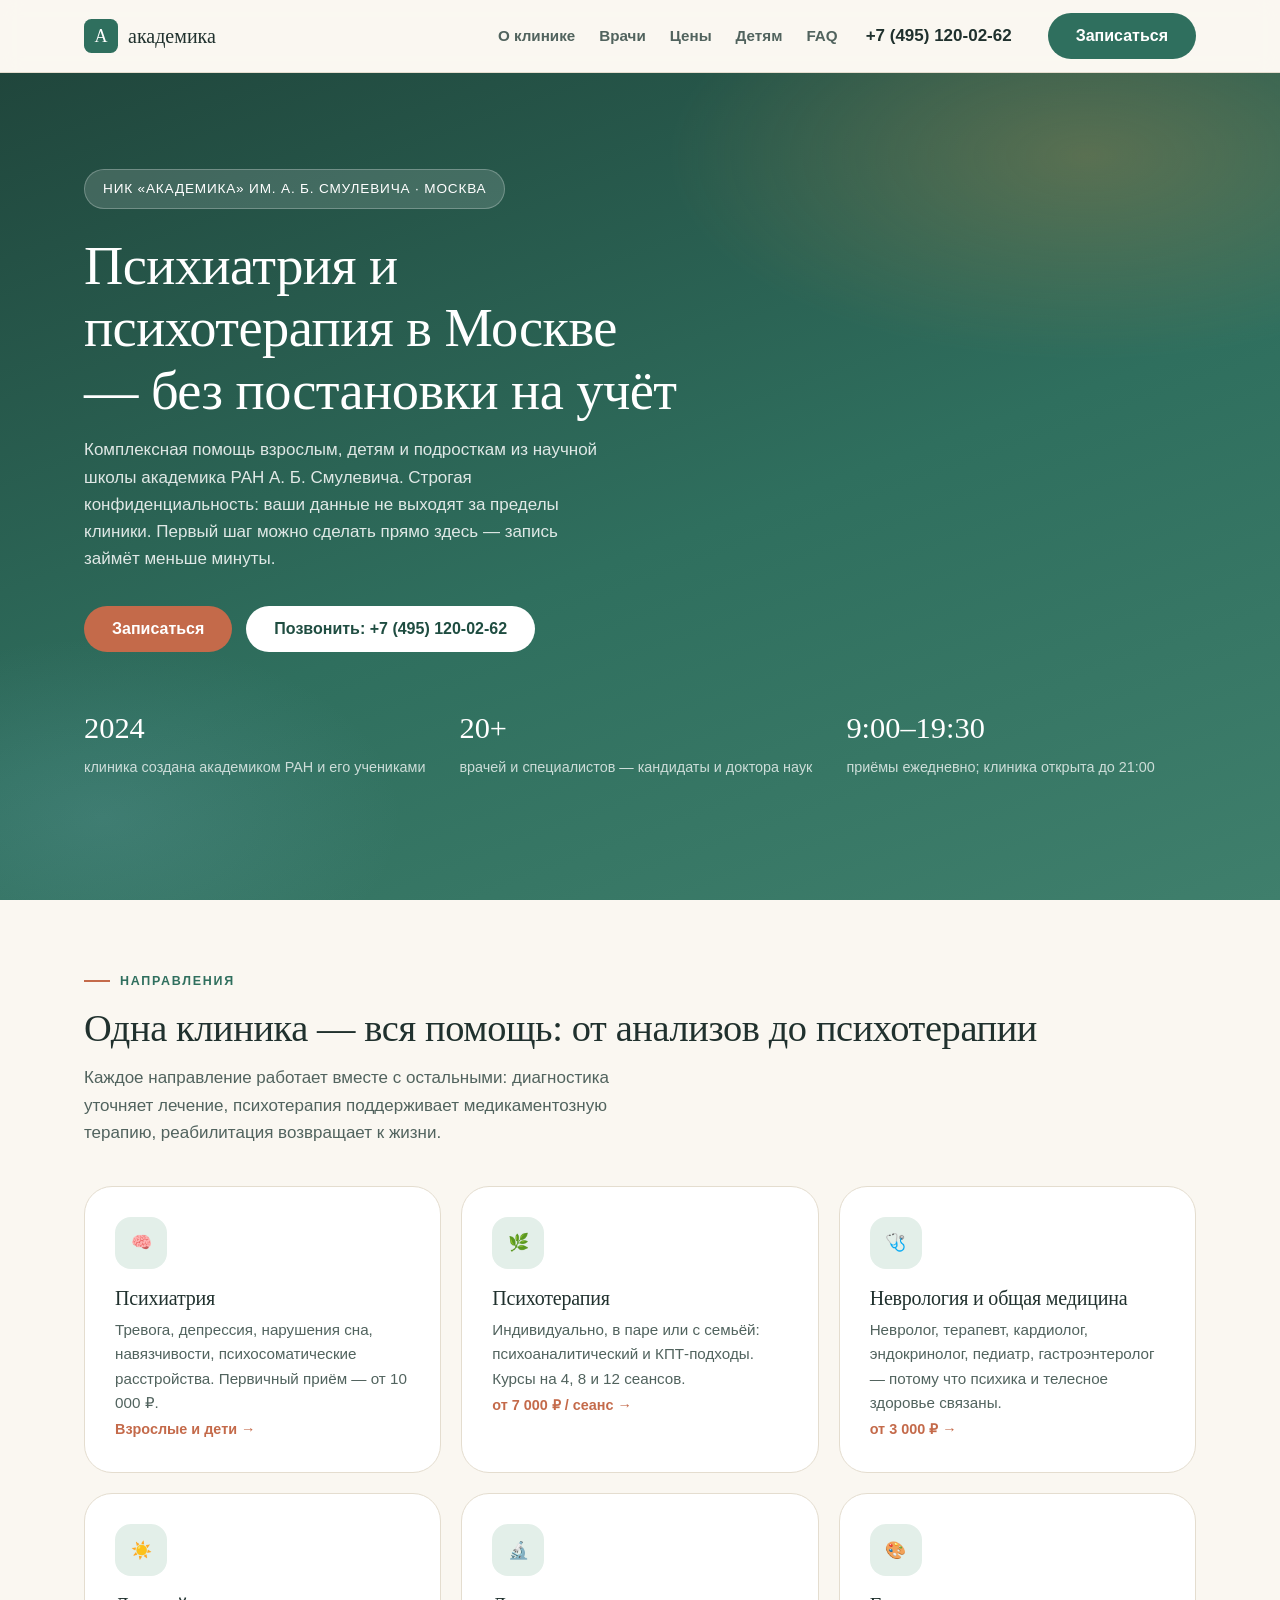
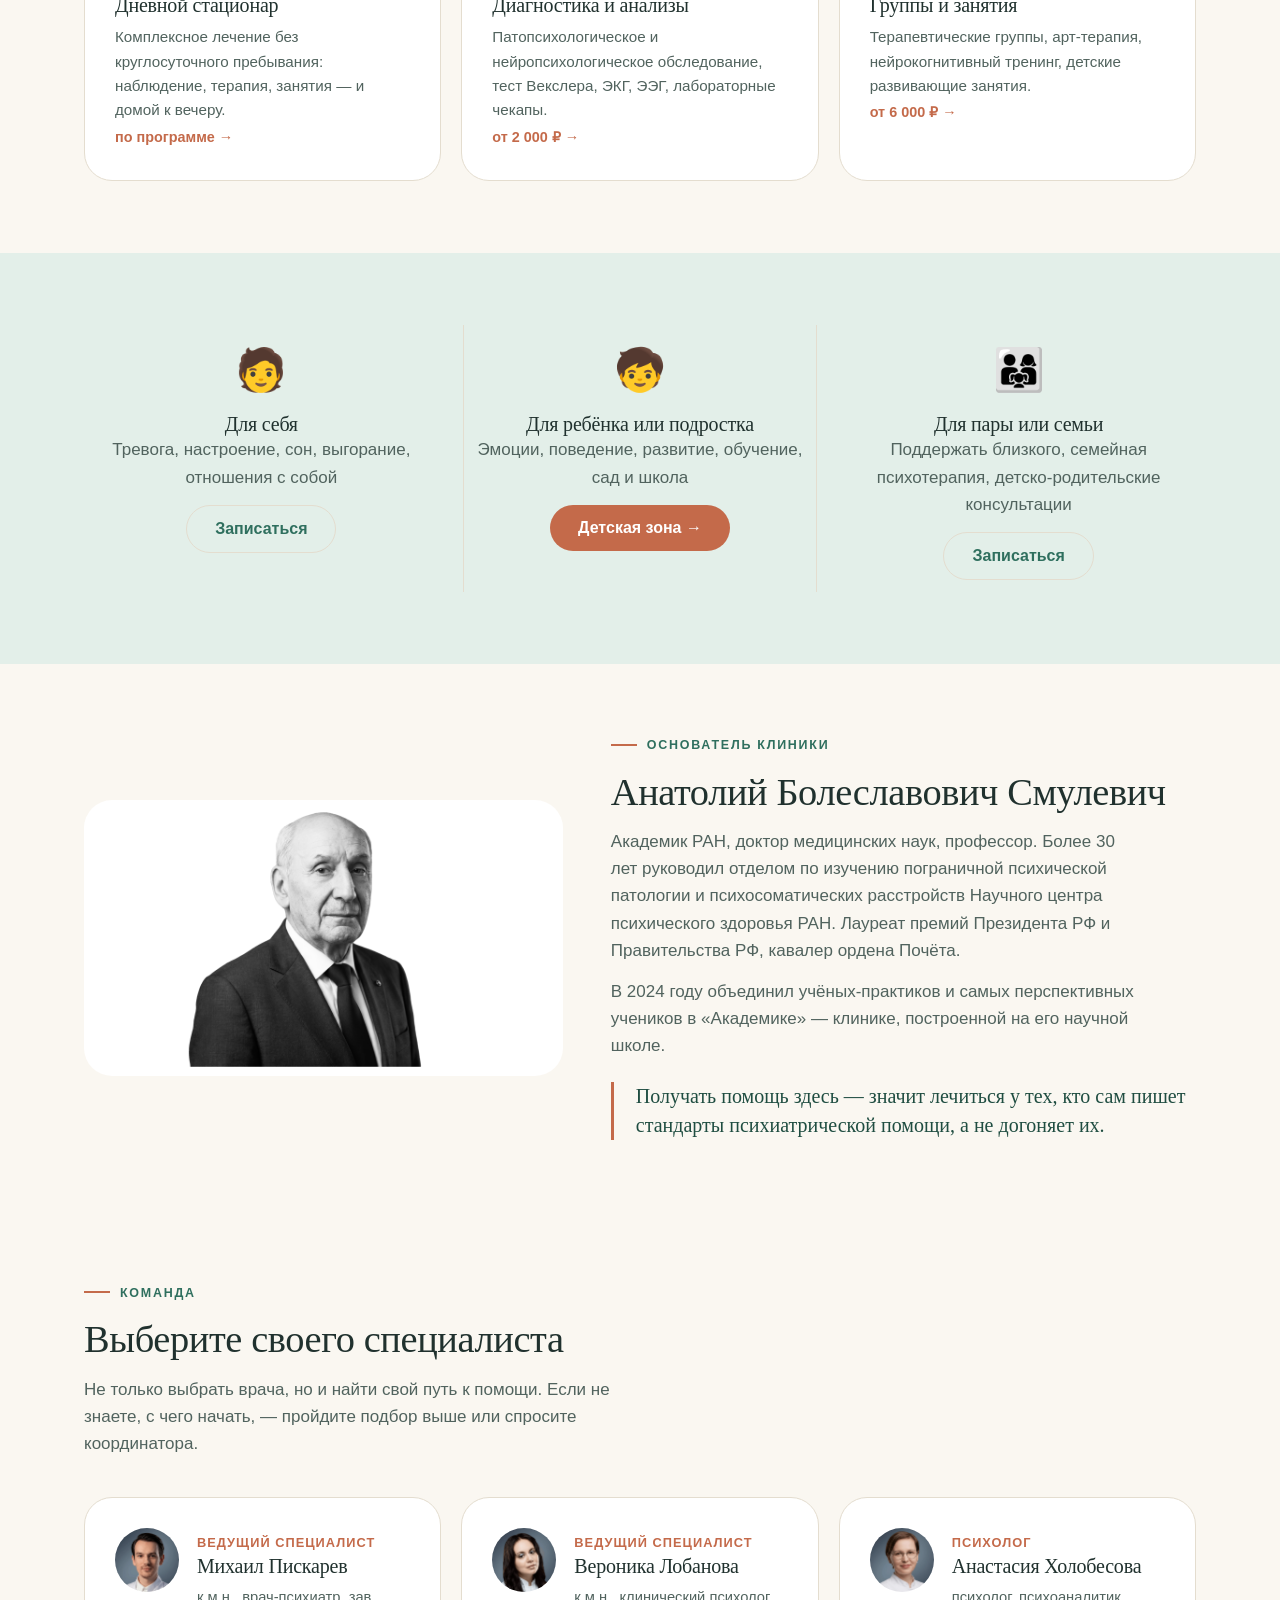
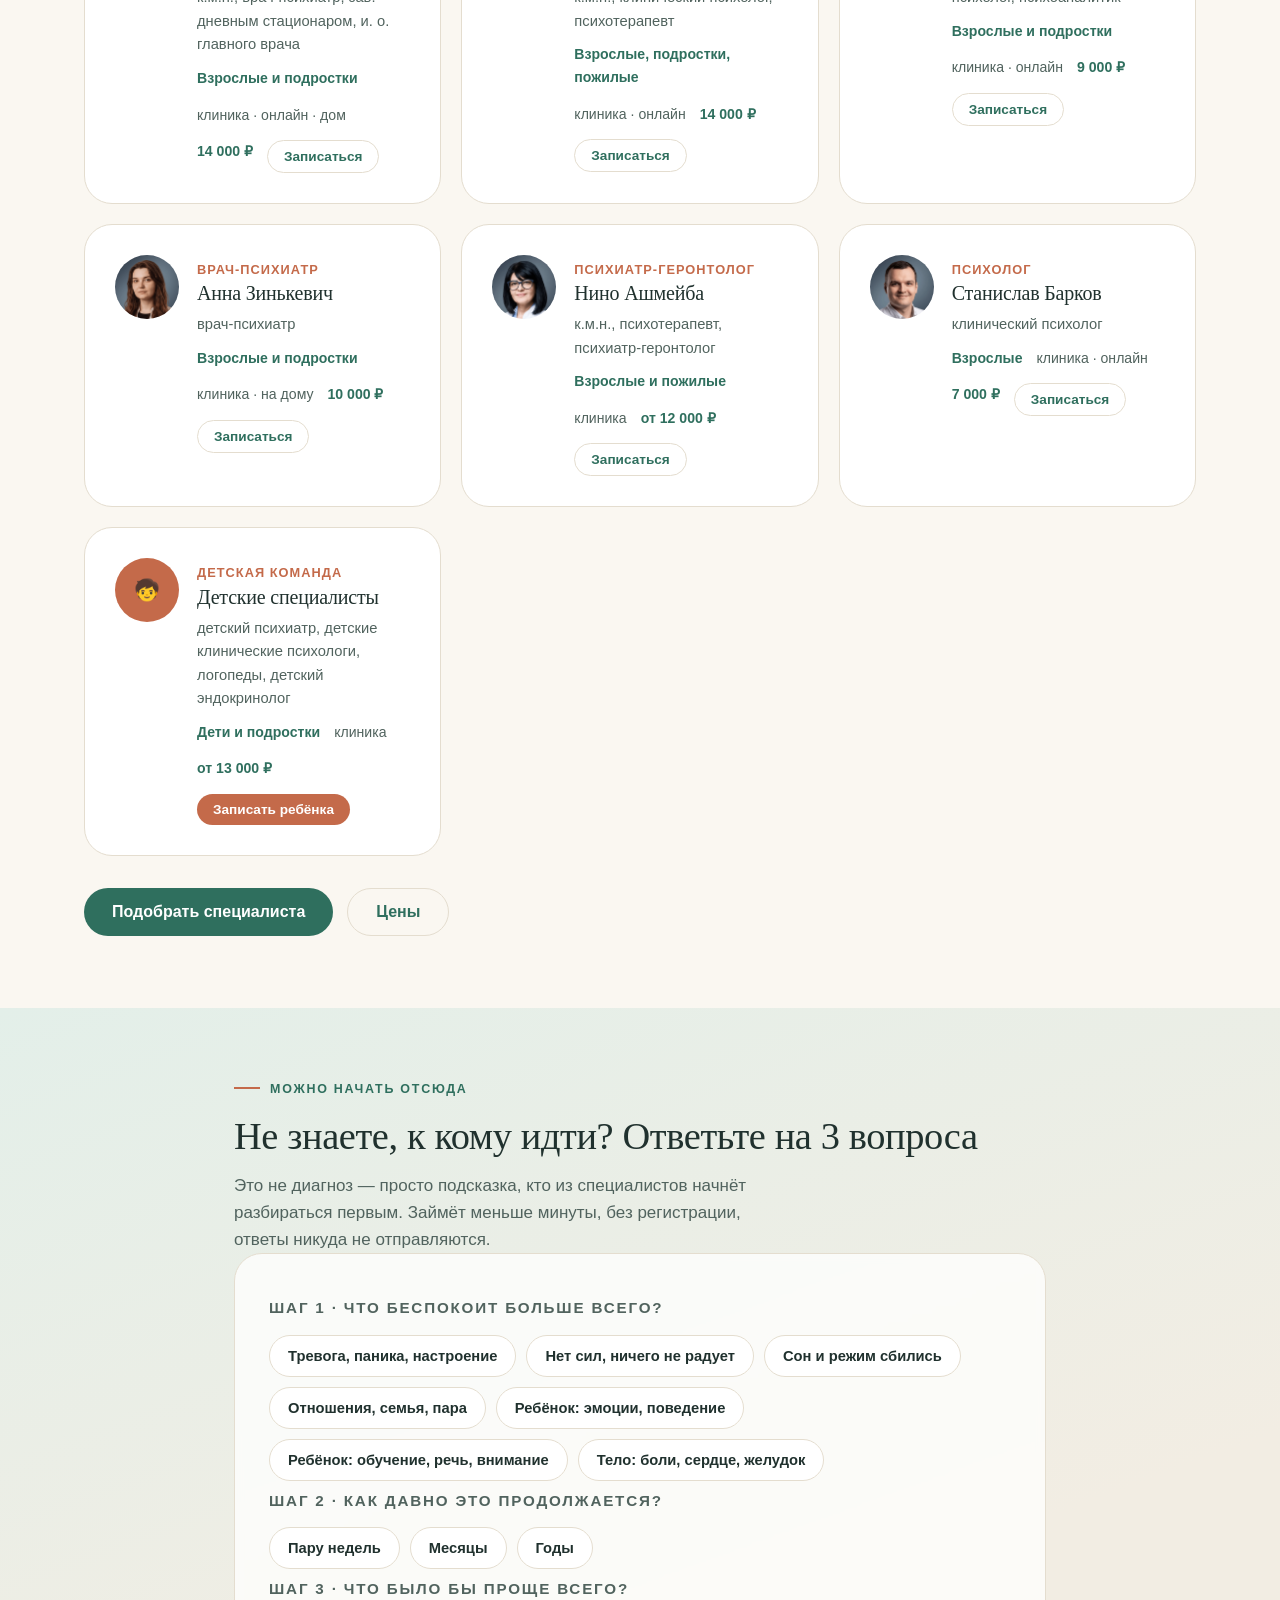
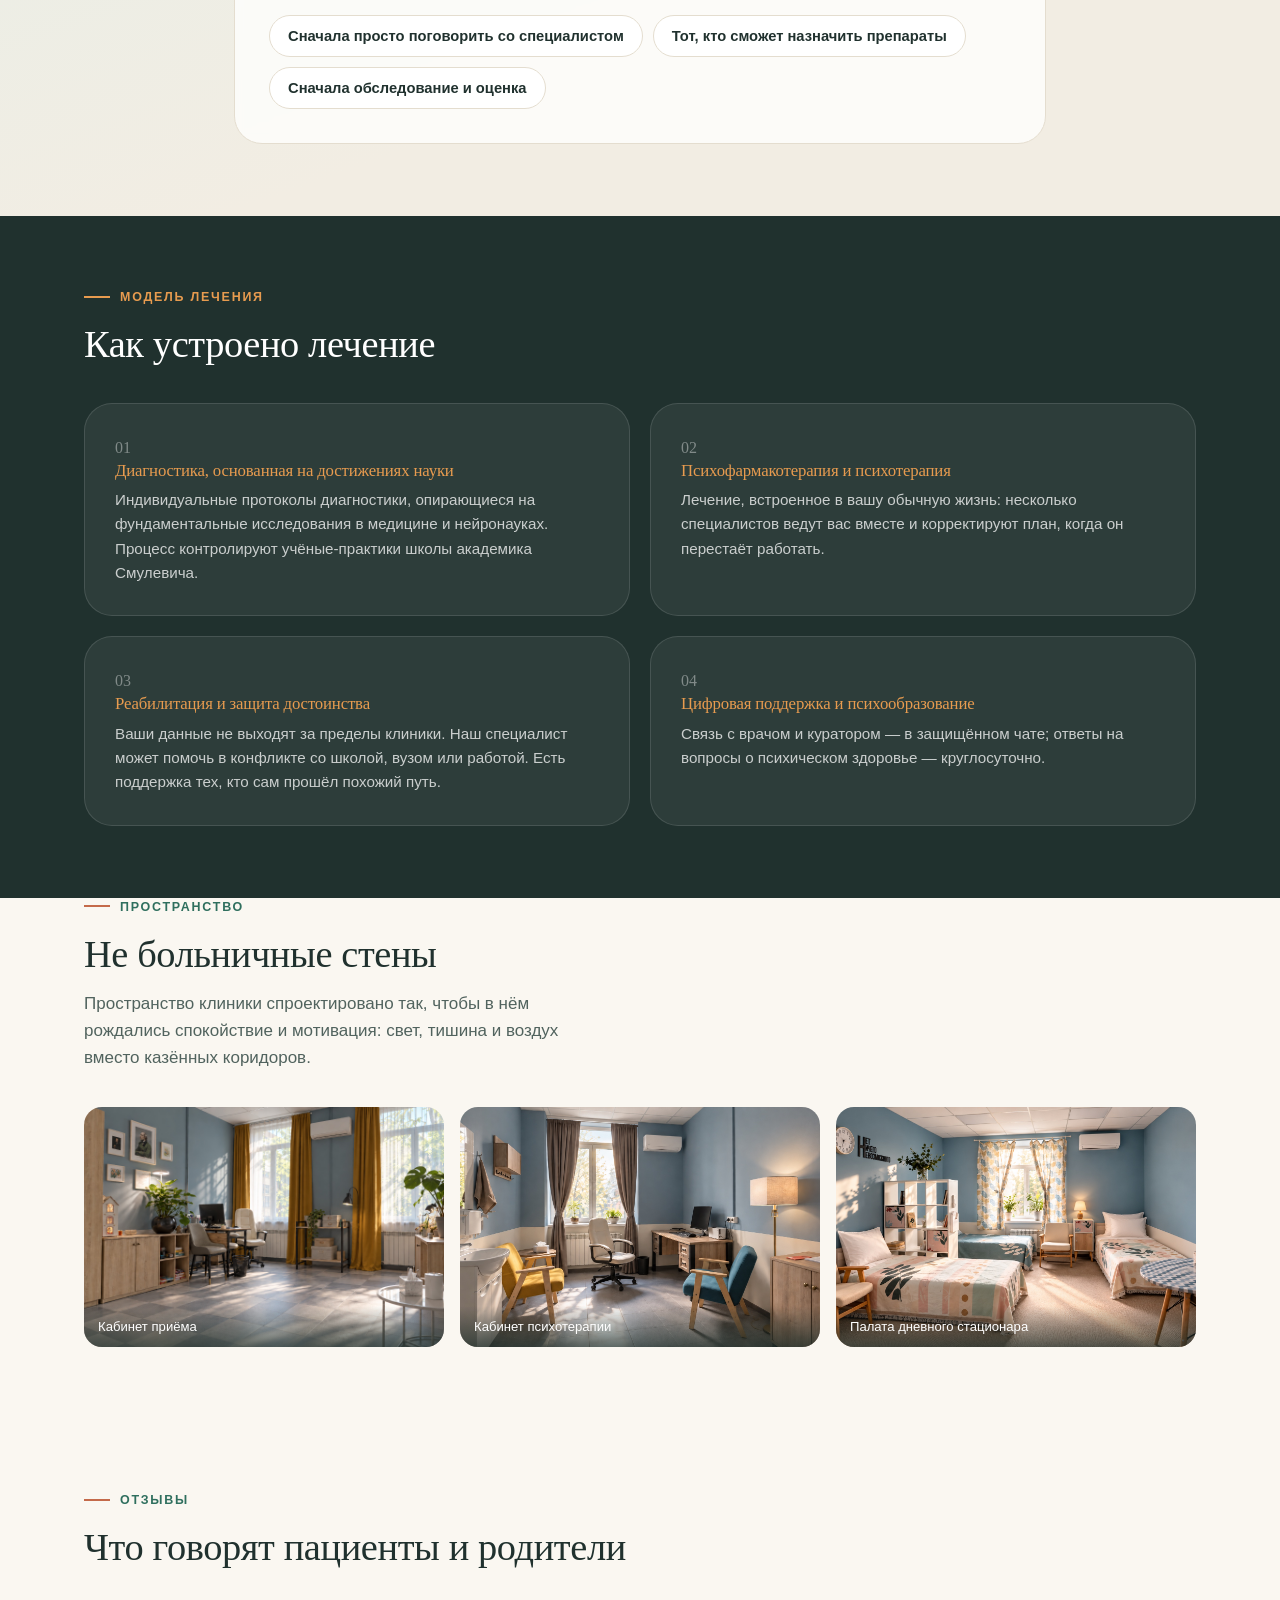
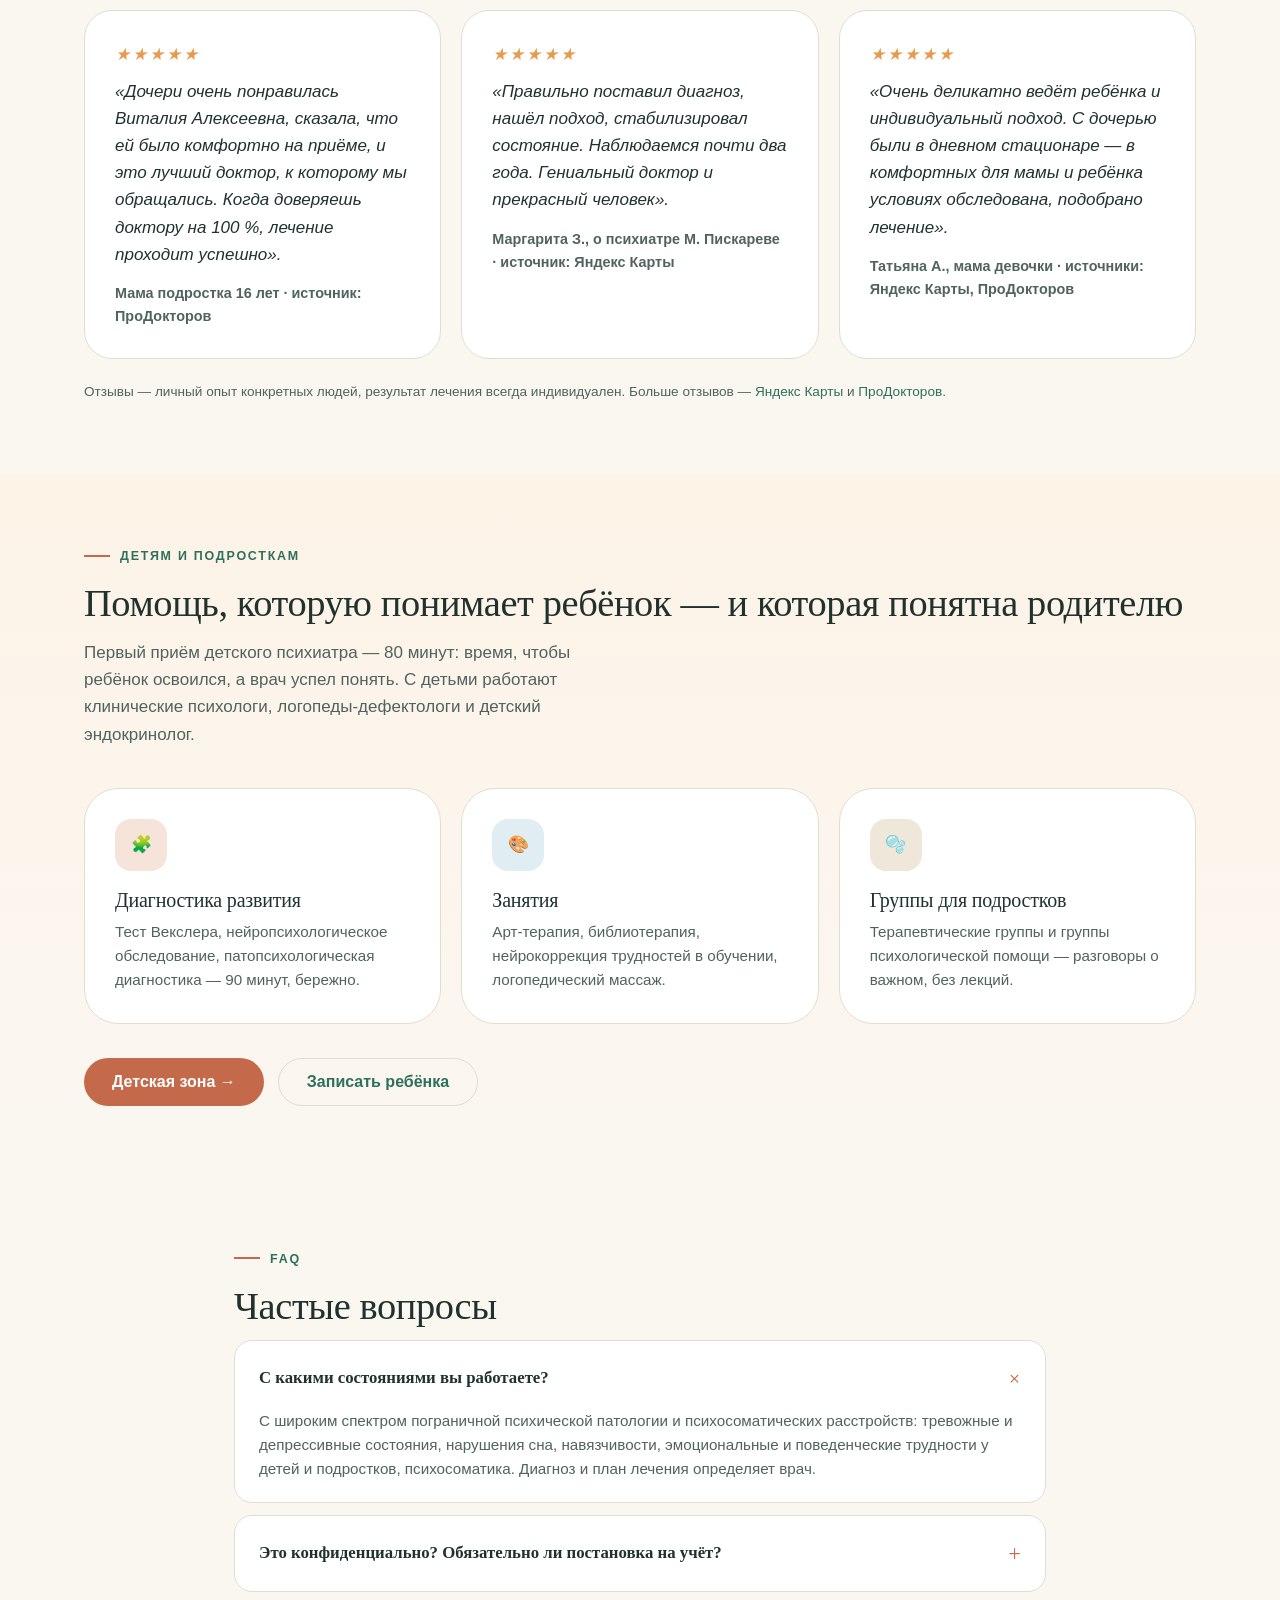
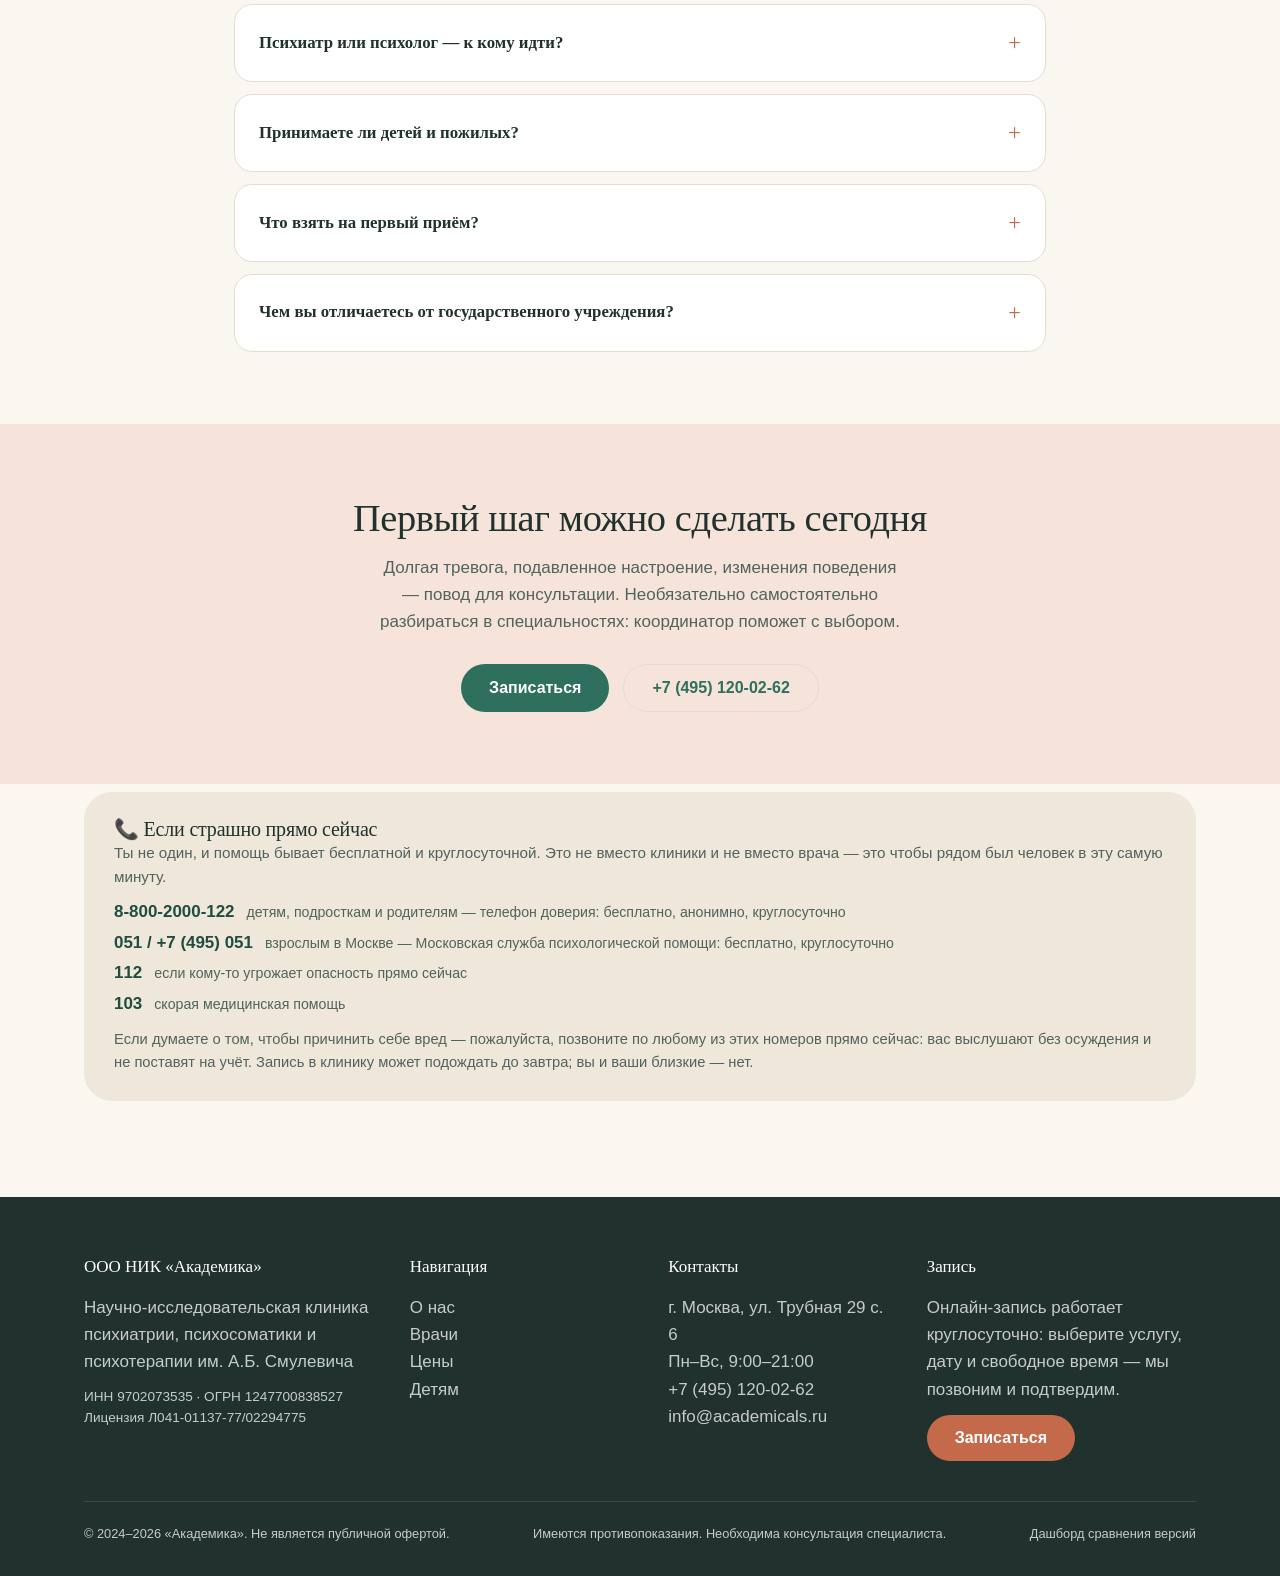
==== commit 95e6345b: "Pages: относительные пути к стилям, скриптам и картинкам GitHub Pages отдаёт сайт из каталога /acade" ====
--- a/docs/index.html
+++ b/docs/index.html
@@ -20,7 +20,7 @@
 <link rel="preconnect" href="https://fonts.googleapis.com">
 <link rel="preconnect" href="https://fonts.gstatic.com" crossorigin>
 <link href="https://fonts.googleapis.com/css2?family=Prata&family=Manrope:wght@400;500;600;700;800&display=swap" rel="stylesheet">
-<link rel="stylesheet" href="/css/style.css">
+<link rel="stylesheet" href="css/style.css">
 <script type="application/ld+json">
 {
   "@context": "https://schema.org",
@@ -69,15 +69,15 @@
 
 <header class="site">
   <div class="wrap nav">
-    <a class="logo" href="/">
+    <a class="logo" href="index.html">
       <svg width="34" height="34" viewBox="0 0 64 64"><rect width="64" height="64" rx="14" fill="#2f6f5e"/><text x="32" y="44" font-size="34" text-anchor="middle" fill="#fff" font-family="Georgia">А</text></svg>
       академика
     </a>
     <nav class="nav-links">
-      <a href="/">О клинике</a>
+      <a href="index.html">О клинике</a>
       <a href="#doctors">Врачи</a>
-      <a href="/price.html">Цены</a>
-      <a href="/kids.html">Детям</a>
+      <a href="price.html">Цены</a>
+      <a href="kids.html">Детям</a>
       <a href="#faq">FAQ</a>
     </nav>
     <span class="nav-phone">+7 (495) 120-02-62</span>
@@ -137,7 +137,7 @@
       <div style="font-size:2.6rem" class="floaty d1">🧒</div>
       <h3 style="margin-top:10px">Для ребёнка или подростка</h3>
       <p style="color:var(--ink-soft)">Эмоции, поведение, развитие, обучение, сад и школа</p>
-      <a class="btn btn-terra" href="/kids.html" style="margin-top:14px">Детская зона →</a>
+      <a class="btn btn-terra" href="kids.html" style="margin-top:14px">Детская зона →</a>
     </div>
     <div style="text-align:center;padding:12px">
       <div style="font-size:2.6rem" class="floaty d2">👨‍👩‍👧</div>
@@ -152,7 +152,7 @@
 <section>
   <div class="wrap founder">
     <div class="ph">
-      <img src="/img/founder-portrait.png" alt="Анатолий Болеславович Смулевич" loading="lazy">
+      <img src="img/founder-portrait.png" alt="Анатолий Болеславович Смулевич" loading="lazy">
     </div>
     <div>
       <p class="eyebrow">Основатель клиники</p>
@@ -172,32 +172,32 @@
     <p class="lede">Не только выбрать врача, но и найти свой путь к помощи. Если не знаете, с чего начать, — пройдите подбор выше или спросите координатора.</p>
     <div class="cards grid-3">
       <div class="card doc">
-        <div class="ava"><img src="/img/piskarev.webp" alt="Пискарев Михаил Валерьевич"></div>
+        <div class="ava"><img src="img/piskarev.webp" alt="Пискарев Михаил Валерьевич"></div>
         <div><span class="role">Ведущий специалист</span><h3>Михаил Пискарев</h3><p class="creds">к.м.н., врач-психиатр, зав. дневным стационаром, и. о. главного врача</p>
         <div class="meta"><b>Взрослые и подростки</b><span>клиника · онлайн · дом</span><b>14 000 ₽</b><button class="btn btn-ghost" style="padding:8px 16px;font-size:.85rem" data-book data-doctor-pref="Пискарев Михаил Валерьевич — психиатр">Записаться</button></div></div>
       </div>
       <div class="card doc">
-        <div class="ava"><img src="/img/lobanova.webp" alt="Лобанова Вероника Маратовна"></div>
+        <div class="ava"><img src="img/lobanova.webp" alt="Лобанова Вероника Маратовна"></div>
         <div><span class="role">Ведущий специалист</span><h3>Вероника Лобанова</h3><p class="creds">к.м.н., клинический психолог, психотерапевт</p>
         <div class="meta"><b>Взрослые, подростки, пожилые</b><span>клиника · онлайн</span><b>14 000 ₽</b><button class="btn btn-ghost" style="padding:8px 16px;font-size:.85rem" data-book data-doctor-pref="Лобанова Вероника Маратовна — клинический психолог">Записаться</button></div></div>
       </div>
       <div class="card doc">
-        <div class="ava"><img src="/img/holobesova.webp" alt="Холобесова Анастасия Вячеславовна"></div>
+        <div class="ava"><img src="img/holobesova.webp" alt="Холобесова Анастасия Вячеславовна"></div>
         <div><span class="role">Психолог</span><h3>Анастасия Холобесова</h3><p class="creds">психолог, психоаналитик</p>
         <div class="meta"><b>Взрослые и подростки</b><span>клиника · онлайн</span><b>9 000 ₽</b><button class="btn btn-ghost" style="padding:8px 16px;font-size:.85rem" data-book data-doctor-pref="Холобесова Анастасия Вячеславовна — психоаналитик">Записаться</button></div></div>
       </div>
       <div class="card doc">
-        <div class="ava"><img src="/img/zinkevich.png" alt="Зинькевич Анна Сергеевна"></div>
+        <div class="ava"><img src="img/zinkevich.png" alt="Зинькевич Анна Сергеевна"></div>
         <div><span class="role">Врач-психиатр</span><h3>Анна Зинькевич</h3><p class="creds">врач-психиатр</p>
         <div class="meta"><b>Взрослые и подростки</b><span>клиника · на дому</span><b>10 000 ₽</b><button class="btn btn-ghost" style="padding:8px 16px;font-size:.85rem" data-book data-doctor-pref="Зинькевич Анна Сергеевна — психиатр">Записаться</button></div></div>
       </div>
       <div class="card doc">
-        <div class="ava"><img src="/img/ashmejba.webp" alt="Ашмейба Нино Анатольевна"></div>
+        <div class="ava"><img src="img/ashmejba.webp" alt="Ашмейба Нино Анатольевна"></div>
         <div><span class="role">Психиатр-геронтолог</span><h3>Нино Ашмейба</h3><p class="creds">к.м.н., психотерапевт, психиатр-геронтолог</p>
         <div class="meta"><b>Взрослые и пожилые</b><span>клиника</span><b>от 12 000 ₽</b><button class="btn btn-ghost" style="padding:8px 16px;font-size:.85rem" data-book data-doctor-pref="Ашмейба Нино Анатольевна — психиатр-геронтолог">Записаться</button></div></div>
       </div>
       <div class="card doc">
-        <div class="ava"><img src="/img/barkov.webp" alt="Барков Станислав Сергеевич"></div>
+        <div class="ava"><img src="img/barkov.webp" alt="Барков Станислав Сергеевич"></div>
         <div><span class="role">Психолог</span><h3>Станислав Барков</h3><p class="creds">клинический психолог</p>
         <div class="meta"><b>Взрослые</b><span>клиника · онлайн</span><b>7 000 ₽</b><button class="btn btn-ghost" style="padding:8px 16px;font-size:.85rem" data-book data-doctor-pref="Барков Станислав Сергеевич — клинический психолог">Записаться</button></div></div>
       </div>
@@ -209,7 +209,7 @@
     </div>
     <div style="margin-top:32px;display:flex;gap:14px;flex-wrap:wrap">
       <a class="btn btn-primary" href="#quiz">Подобрать специалиста</a>
-      <a class="btn btn-ghost" href="/price.html">Цены</a>
+      <a class="btn btn-ghost" href="price.html">Цены</a>
     </div>
   </div>
 </section>
@@ -282,9 +282,9 @@
     <h2>Не больничные стены</h2>
     <p class="lede">Пространство клиники спроектировано так, чтобы в нём рождались спокойствие и мотивация: свет, тишина и воздух вместо казённых коридоров.</p>
     <div class="photo-strip">
-      <figure><img src="/img/interior-cabinet.jpg" alt="Кабинет врача" loading="lazy"><figcaption>Кабинет приёма</figcaption></figure>
-      <figure><img src="/img/interior-psychotherapy.jpg" alt="Кабинет психотерапии" loading="lazy"><figcaption>Кабинет психотерапии</figcaption></figure>
-      <figure><img src="/img/interior-day-hospital.jpg" alt="Палата дневного стационара" loading="lazy"><figcaption>Палата дневного стационара</figcaption></figure>
+      <figure><img src="img/interior-cabinet.jpg" alt="Кабинет врача" loading="lazy"><figcaption>Кабинет приёма</figcaption></figure>
+      <figure><img src="img/interior-psychotherapy.jpg" alt="Кабинет психотерапии" loading="lazy"><figcaption>Кабинет психотерапии</figcaption></figure>
+      <figure><img src="img/interior-day-hospital.jpg" alt="Палата дневного стационара" loading="lazy"><figcaption>Палата дневного стационара</figcaption></figure>
     </div>
   </div>
 </section>
@@ -327,7 +327,7 @@
       <div class="card floaty d2"><div class="ico">🫧</div><h3>Группы для подростков</h3><p>Терапевтические группы и группы психологической помощи — разговоры о важном, без лекций.</p></div>
     </div>
     <div style="margin-top:34px;display:flex;gap:14px;flex-wrap:wrap">
-      <a class="btn btn-terra" href="/kids.html">Детская зона →</a>
+      <a class="btn btn-terra" href="kids.html">Детская зона →</a>
       <button class="btn btn-ghost" data-book="kid">Записать ребёнка</button>
     </div>
   </div>
@@ -381,7 +381,7 @@
   <div class="wrap">
     <div class="foot-grid">
       <div><h4>ООО НИК «Академика»</h4><p>Научно-исследовательская клиника психиатрии, психосоматики и психотерапии им. А.Б. Смулевича</p><p style="margin-top:10px;font-size:.85rem">ИНН 9702073535 · ОГРН 1247700838527<br>Лицензия Л041-01137-77/02294775</p></div>
-      <div><h4>Навигация</h4><p><a href="/">О нас</a><br><a href="#doctors">Врачи</a><br><a href="/price.html">Цены</a><br><a href="/kids.html">Детям</a></p></div>
+      <div><h4>Навигация</h4><p><a href="index.html">О нас</a><br><a href="#doctors">Врачи</a><br><a href="price.html">Цены</a><br><a href="kids.html">Детям</a></p></div>
       <div><h4>Контакты</h4><p>г. Москва, ул. Трубная 29 с. 6<br>Пн–Вс, 9:00–21:00<br><a href="tel:+74951200262">+7 (495) 120-02-62</a><br><a href="mailto:info@academicals.ru">info@academicals.ru</a></p></div>
       <div><h4>Запись</h4><p>Онлайн-запись работает круглосуточно: выберите услугу, дату и свободное время — мы позвоним и подтвердим.</p><button class="btn btn-terra" data-book style="margin-top:12px">Записаться</button></div>
     </div>
@@ -439,6 +439,6 @@
   <div class="modal-foot"><button class="btn btn-ghost" type="button" data-back>← Назад</button><span style="color:var(--ink-soft);font-size:.82rem;align-self:center">Шаг <span id="step-now">1</span> из 4</span></div>
 </dialog>
 
-<div class="mob-cta"><button class="btn btn-primary" data-book>Записаться</button><a class="btn btn-terra" href="tel:+74951200262">Позвонить</a></div><script src="/js/app.js"></script>
+<div class="mob-cta"><button class="btn btn-primary" data-book>Записаться</button><a class="btn btn-terra" href="tel:+74951200262">Позвонить</a></div><script src="js/app.js"></script>
 </body>
 </html>
--- a/docs/css/style.css
+++ b/docs/css/style.css
@@ -0,0 +1,295 @@
+/* «Академика» — дизайн-система */
+:root{
+  --ink:#20312e; --ink-soft:#51635e; --paper:#faf7f1; --card:#ffffff;
+  --green:#2f6f5e; --green-dark:#1f4d41; --green-pale:#e3efe9;
+  --terra:#c46a4a; --terra-pale:#f6e4db;
+  --sand:#efe7d9; --line:#e4ddcf;
+  --sun:#e79b4f; --sky:#7fb3c4; --sky-pale:#e0eef3;
+  --radius:18px; --radius-lg:28px;
+  --font-display:'Prata',serif; --font-body:'Manrope',sans-serif;
+}
+*{box-sizing:border-box;margin:0;padding:0}
+html{scroll-behavior:smooth;scroll-padding-top:84px}
+body{font-family:var(--font-body);color:var(--ink);background:var(--paper);
+  font-size:17px;line-height:1.6;-webkit-font-smoothing:antialiased}
+img{max-width:100%}
+a{color:var(--green);text-decoration:none}
+h1,h2,h3,.display{font-family:var(--font-display);font-weight:400;line-height:1.15;letter-spacing:-.01em}
+h1{font-size:clamp(2rem,4.6vw,3.4rem)}
+h2{font-size:clamp(1.6rem,3.2vw,2.4rem)}
+h3{font-size:1.25rem}
+.wrap{max-width:1160px;margin:0 auto;padding:0 24px}
+section{padding:72px 0}
+.eyebrow{font-size:.78rem;font-weight:700;letter-spacing:.14em;text-transform:uppercase;
+  color:var(--green);margin-bottom:14px}
+.eyebrow::before{content:"";display:inline-block;width:26px;height:2px;background:var(--terra);
+  vertical-align:middle;margin-right:10px;transform:translateY(-1px)}
+.lede{color:var(--ink-soft);max-width:56ch;margin-top:14px}
+.btn{display:inline-flex;align-items:center;gap:10px;padding:14px 28px;border-radius:999px;
+  border:0;cursor:pointer;font:600 1rem var(--font-body);transition:.2s;white-space:nowrap}
+.btn-primary{background:var(--green);color:#fff}
+.btn-primary:hover{background:var(--green-dark);transform:translateY(-1px)}
+.btn-ghost{background:transparent;color:var(--green);border:1.5px solid var(--line)}
+.btn-ghost:hover{border-color:var(--green)}
+.btn-terra{background:var(--terra);color:#fff}
+.btn-terra:hover{filter:brightness(.93)}
+.btn-light{background:#fff;color:var(--green-dark)}
+
+/* шапка */
+header.site{position:sticky;top:0;z-index:50;background:rgba(250,247,241,.88);
+  backdrop-filter:blur(10px);border-bottom:1px solid var(--line)}
+.nav{display:flex;align-items:center;gap:28px;height:72px}
+.logo{display:flex;align-items:center;gap:10px;font-family:var(--font-display);
+  font-size:1.25rem;color:var(--ink)}
+.logo svg{flex:none}
+.nav-links{display:flex;gap:24px;margin-left:auto}
+.nav-links a{color:var(--ink-soft);font-weight:600;font-size:.95rem}
+.nav-links a:hover{color:var(--green)}
+.nav-phone{font-weight:700;color:var(--ink)}
+.burger{display:none;margin-left:auto;background:none;border:0;cursor:pointer}
+@media(max-width:900px){
+  .nav-phone{display:none}
+  .nav-links{position:absolute;top:72px;left:0;right:0;background:var(--paper);
+    flex-direction:column;padding:20px 24px;gap:16px;border-bottom:1px solid var(--line);
+    display:none}
+  .nav-links.open{display:flex}
+  .burger{display:block}
+}
+
+/* hero */
+.hero{position:relative;overflow:hidden;background:linear-gradient(160deg,#20463c,#2f6f5e 55%,#3f7f6c);
+  color:#fff;padding:96px 0 120px}
+.hero::after{content:"";position:absolute;inset:0;
+  background:radial-gradient(700px 340px at 85% 10%,rgba(231,155,79,.25),transparent 60%),
+             radial-gradient(500px 300px at 8% 90%,rgba(127,179,196,.18),transparent 60%)}
+.hero .wrap{position:relative;z-index:1}
+.hero h1{max-width:22ch}
+.hero .tag{display:inline-block;background:rgba(255,255,255,.14);border:1px solid rgba(255,255,255,.25);
+  padding:8px 18px;border-radius:999px;font-size:.85rem;letter-spacing:.06em;text-transform:uppercase;margin-bottom:26px}
+.hero .lede{color:rgba(255,255,255,.85)}
+.hero-actions{display:flex;gap:14px;margin-top:34px;flex-wrap:wrap}
+.hero-facts{display:flex;gap:34px;margin-top:52px;flex-wrap:wrap;position:relative;z-index:1}
+.hero-facts b{display:block;font-family:var(--font-display);font-size:1.9rem;font-weight:400}
+.hero-facts span{font-size:.9rem;color:rgba(255,255,255,.75)}
+.blob{position:absolute;border-radius:50%;filter:blur(2px);opacity:.35;z-index:0}
+
+/* карточки */
+.cards{display:grid;grid-template-columns:repeat(auto-fit,minmax(260px,1fr));gap:20px;margin-top:40px}
+.card{background:var(--card);border:1px solid var(--line);border-radius:var(--radius-lg);
+  padding:30px;transition:.25s;position:relative;overflow:hidden}
+.card:hover{transform:translateY(-4px);box-shadow:0 14px 34px rgba(32,49,46,.08)}
+.card .ico{width:52px;height:52px;border-radius:16px;background:var(--green-pale);
+  display:grid;place-items:center;margin-bottom:18px}
+.card p{color:var(--ink-soft);font-size:.95rem;margin-top:8px}
+.card .price-hint{margin-top:14px;font-weight:700;color:var(--terra);font-size:.9rem}
+.grid-3{grid-template-columns:repeat(3,1fr)}
+.grid-2{grid-template-columns:repeat(2,1fr)}
+@media(max-width:900px){.grid-3,.grid-2{grid-template-columns:1fr}}
+
+/* модель лечения */
+.model{background:var(--ink);color:#fff}
+.model .eyebrow{color:var(--sun)}
+.model .eyebrow::before{background:var(--sun)}
+.model .card{background:rgba(255,255,255,.06);border-color:rgba(255,255,255,.12);color:#fff}
+.model .card h3{color:var(--sun);font-size:1.05rem}
+.model .card p{color:rgba(255,255,255,.75)}
+.model .num{font-family:var(--font-display);font-size:1rem;color:rgba(255,255,255,.4)}
+
+/* специалисты */
+.doc{display:flex;gap:18px;align-items:flex-start}
+.doc .ava{width:64px;height:64px;flex:none;border-radius:50%;display:grid;place-items:center;
+  font:400 1.3rem var(--font-display);color:#fff}
+.doc .role{font-size:.8rem;font-weight:700;letter-spacing:.08em;text-transform:uppercase;color:var(--terra)}
+.doc .creds{color:var(--ink-soft);font-size:.92rem}
+.doc .meta{margin-top:10px;font-size:.88rem;color:var(--ink-soft);display:flex;gap:14px;flex-wrap:wrap}
+.doc .meta b{color:var(--green)}
+
+/* цитаты */
+.quote{font-style:italic}
+.quote .who{font-style:normal;font-weight:700;margin-top:14px;font-size:.9rem;color:var(--ink-soft)}
+.stars{color:var(--sun);letter-spacing:2px;margin-bottom:10px}
+
+/* таблица цен */
+.price-group{margin-top:46px}
+.price-group h3{display:flex;align-items:center;gap:12px;margin-bottom:6px}
+.price-row{display:flex;justify-content:space-between;gap:18px;padding:14px 2px;
+  border-bottom:1px dashed var(--line);font-size:.96rem;align-items:baseline}
+.price-row .p{font-weight:700;color:var(--green-dark);white-space:nowrap}
+.price-row small{display:block;color:var(--ink-soft)}
+.price-tag{background:var(--terra);color:#fff;border-radius:999px;padding:2px 10px;font-size:.72rem;
+  text-transform:uppercase;letter-spacing:.06em;vertical-align:middle;margin-left:8px}
+
+/* детская зона */
+.kids{background:linear-gradient(180deg,#fdf3e7,#faf7f1)}
+.kids .cards .card{border-radius:34px}
+.kids .ico{background:var(--terra-pale)}
+.kid-cards .card:nth-child(2) .ico{background:var(--sky-pale)}
+.kid-cards .card:nth-child(3) .ico{background:var(--sand)}
+.chip{display:inline-block;background:#fff;border:1px solid var(--line);border-radius:999px;
+  padding:6px 14px;font-size:.85rem;font-weight:600;color:var(--ink-soft);margin:4px 4px 0 0}
+
+/* дыхание */
+.breath-box{background:#1f4d41;border-radius:var(--radius-lg);color:#fff;padding:40px;
+  display:flex;flex-direction:column;align-items:center;gap:18px;margin-top:40px}
+.breath-circle{width:150px;height:150px;border-radius:50%;background:radial-gradient(circle at 35% 30%,#3f7f6c,#20463c);
+  display:grid;place-items:center;transition:transform 4s ease-in-out;transform:scale(.72)}
+.breath-circle.big{transform:scale(1.18)}
+.breath-circle span{font-family:var(--font-display);font-size:1rem}
+.breath-steps{color:rgba(255,255,255,.75);font-size:.92rem;min-height:1.4em;text-align:center}
+
+/* настроение (дети) */
+.moods{display:flex;gap:14px;flex-wrap:wrap;justify-content:center;margin-top:24px}
+.mood{width:76px;height:76px;border-radius:24px;background:#fff;border:2px solid var(--line);
+  cursor:pointer;font-size:2rem;display:grid;place-items:center;transition:.2s;padding:0}
+.mood:hover{transform:translateY(-3px) rotate(-2deg);border-color:var(--sun)}
+.mood.sel{border-color:var(--terra);background:var(--terra-pale)}
+.mood-note{margin-top:18px;background:#fff;border-radius:var(--radius);padding:20px 24px;
+  border:1px solid var(--line);max-width:640px;margin-inline:auto;display:none}
+.mood-note.show{display:block}
+
+/* FAQ */
+details{background:#fff;border:1px solid var(--line);border-radius:var(--radius);
+  padding:20px 24px;margin-top:12px}
+details summary{cursor:pointer;font-weight:700;font-family:var(--font-display);font-size:1.05rem;list-style:none;
+  display:flex;justify-content:space-between;align-items:center;gap:16px}
+details summary::after{content:"+";font-size:1.4rem;color:var(--terra);font-weight:400;transition:.2s}
+details[open] summary::after{rotate:45deg}
+details p{margin-top:12px;color:var(--ink-soft);font-size:.95rem}
+
+/* форма записи */
+dialog{border:0;border-radius:var(--radius-lg);max-width:560px;width:calc(100% - 32px);padding:0;
+  background:var(--paper)}
+dialog::backdrop{background:rgba(32,49,46,.55);backdrop-filter:blur(3px)}
+.modal-head{background:#20463c;color:#fff;padding:26px 30px;border-radius:var(--radius-lg) var(--radius-lg) 0 0;
+  display:flex;justify-content:space-between;align-items:center}
+.modal-head h3{color:#fff;font-size:1.3rem}
+.modal-close{background:rgba(255,255,255,.14);border:0;color:#fff;width:36px;height:36px;border-radius:50%;
+  cursor:pointer;font-size:1.2rem;line-height:1}
+form.book{padding:26px 30px;display:grid;gap:16px}
+.fld label{display:block;font-weight:700;font-size:.85rem;margin-bottom:6px}
+.fld input,.fld select,.fld textarea{width:100%;padding:12px 14px;border:1.5px solid var(--line);
+  border-radius:12px;font:500 .95rem var(--font-body);background:#fff;color:var(--ink)}
+.fld input:focus,.fld select:focus,.fld textarea:focus{outline:none;border-color:var(--green)}
+.fld .hint{font-size:.78rem;color:var(--ink-soft);margin-top:4px}
+.row2{display:grid;grid-template-columns:1fr 1fr;gap:14px}
+@media(max-width:520px){.row2{grid-template-columns:1fr}}
+.slots{display:flex;gap:8px;flex-wrap:wrap}
+.slots button{padding:8px 14px;border-radius:999px;border:1.5px solid var(--line);background:#fff;
+  cursor:pointer;font:600 .85rem var(--font-body);color:var(--ink)}
+.slots button.sel{background:var(--green);color:#fff;border-color:var(--green)}
+.slots button:disabled{opacity:.35;cursor:not-allowed;text-decoration:line-through}
+.consent{display:flex;gap:10px;align-items:flex-start;font-size:.82rem;color:var(--ink-soft)}
+.consent input{margin-top:3px}
+.form-msg{display:none;padding:12px 16px;border-radius:12px;font-size:.9rem}
+.form-msg.err{display:block;background:var(--terra-pale);color:#8a3c22}
+.form-msg.ok{display:block;background:var(--green-pale);color:var(--green-dark)}
+.stepper{display:flex;gap:8px;padding:0 30px;margin-top:22px}
+.stepper div{flex:1;height:4px;border-radius:4px;background:var(--line)}
+.stepper div.on{background:var(--green)}
+[data-step]{display:none}
+[data-step].vis{display:grid;gap:16px}
+.modal-foot{display:flex;justify-content:space-between;padding:0 30px 26px;gap:12px}
+
+/* футер */
+footer.site{background:#20312e;color:rgba(255,255,255,.75);padding:56px 0 32px;margin-top:24px}
+footer.site h4{color:#fff;font-family:var(--font-display);font-weight:400;margin-bottom:14px}
+.foot-grid{display:grid;grid-template-columns:1.3fr 1fr 1fr 1.2fr;gap:34px}
+@media(max-width:900px){.foot-grid{grid-template-columns:1fr 1fr}}
+@media(max-width:560px){.foot-grid{grid-template-columns:1fr}}
+footer.site a{color:rgba(255,255,255,.75)}
+footer.site a:hover{color:#fff}
+footer .bottom{border-top:1px solid rgba(255,255,255,.12);margin-top:40px;padding-top:22px;
+  font-size:.8rem;display:flex;justify-content:space-between;gap:12px;flex-wrap:wrap}
+
+/* доктора */
+.doc .ava{width:64px;height:64px;flex:none;border-radius:50%;overflow:hidden;background:var(--green-pale);
+  display:grid;place-items:center;font:400 1.3rem var(--font-display);color:#fff}
+.doc .ava img{width:100%;height:100%;object-fit:cover;display:block}
+
+/* основатель */
+.founder{display:grid;grid-template-columns:0.9fr 1.1fr;gap:48px;align-items:center}
+.founder .ph{border-radius:var(--radius-lg);overflow:hidden;background:#fff}
+.founder blockquote{font-family:var(--font-display);font-size:1.25rem;line-height:1.45;
+  border-left:3px solid var(--terra);padding-left:22px;margin-top:22px;color:var(--green-dark)}
+@media(max-width:800px){.founder{grid-template-columns:1fr;gap:26px}}
+
+/* фотолента клиники */
+.photo-strip{display:grid;grid-template-columns:repeat(3,1fr);gap:16px;margin-top:36px}
+@media(max-width:700px){.photo-strip{grid-template-columns:1fr}}
+.photo-strip figure{margin:0;border-radius:var(--radius);overflow:hidden;position:relative;background:var(--sand)}
+.photo-strip img{width:100%;height:240px;object-fit:cover;display:block;transition:.35s}
+.photo-strip figure:hover img{transform:scale(1.04)}
+.photo-strip figcaption{position:absolute;left:0;right:0;bottom:0;padding:10px 14px;font-size:.82rem;
+  color:#fff;background:linear-gradient(transparent,rgba(32,49,46,.72))}
+
+/* шаг для детей — прыгучесть */
+@keyframes floaty{0%,100%{transform:translateY(0)}50%{transform:translateY(-10px)}}
+.floaty{animation:floaty 5s ease-in-out infinite}
+.floaty.d1{animation-delay:-1.6s}
+.floaty.d2{animation-delay:-3.2s}
+
+/* экспресс-подбор специалиста */
+.quiz{background:linear-gradient(160deg,#e3efe9,#f2ede3 70%)}
+.quiz .card{background:rgba(255,255,255,.75);backdrop-filter:blur(4px)}
+.q-opts{display:flex;flex-wrap:wrap;gap:10px;margin-top:14px}
+.q-opts button{padding:12px 18px;border-radius:999px;border:1.5px solid var(--line);background:#fff;
+  cursor:pointer;font:600 .92rem var(--font-body);color:var(--ink);transition:.15s}
+.q-opts button:hover{border-color:var(--green);transform:translateY(-2px)}
+.q-opts button.on{background:var(--green);border-color:var(--green);color:#fff}
+.q-step{font-size:.78rem;font-weight:700;letter-spacing:.12em;text-transform:uppercase;color:var(--terra);margin-top:26px}
+.q-result{display:none;margin-top:28px;text-align:left}
+.q-result.show{display:block}
+.q-result .card{border-left:4px solid var(--terra)}
+.q-result .badge{display:inline-block;background:var(--green-pale);color:var(--green-dark);border-radius:999px;
+  padding:4px 12px;font-size:.78rem;font-weight:700;margin-bottom:10px}
+
+/* дневник настроения */
+.mood-week{background:#fff;border:1px solid var(--line);border-radius:var(--radius-lg);padding:28px;
+  max-width:720px;margin:28px auto 0}
+.mw-days{display:flex;gap:10px;justify-content:center;flex-wrap:wrap}
+.mw-day{width:72px;border:1.5px solid var(--line);border-radius:16px;background:var(--paper);cursor:pointer;
+  padding:10px 4px 12px;font:700 .72rem var(--font-body);color:var(--ink-soft);text-align:center;transition:.15s}
+.mw-day:hover{border-color:var(--sun);transform:translateY(-2px)}
+.mw-day .face{font-size:1.8rem;line-height:1.4}
+.mw-note{margin-top:18px;font-size:.95rem;color:var(--ink-soft);text-align:center;min-height:2.6em}
+.mw-reset{background:none;border:none;font:600 .82rem var(--font-body);color:var(--terra);cursor:pointer;
+  text-decoration:underline;margin:12px auto 0;display:block}
+
+/* подросткам: честный блок */
+.teen{background:#2f6f5e;color:#fff}
+.teen .eyebrow{color:var(--sun)}.teen .eyebrow::before{background:var(--sun)}
+.teen .card{background:rgba(255,255,255,.07);border-color:rgba(255,255,255,.15);color:#fff}
+.teen .card h3{color:var(--sun)}
+.teen .card p{color:rgba(255,255,255,.8)}
+
+/* липкая мобильная кнопка записи */
+.mob-cta{display:none}
+@media(max-width:720px){
+  body{padding-bottom:96px}
+  .site-head-cta{display:none}
+  .mob-cta{display:flex;gap:10px;position:fixed;bottom:max(14px,env(safe-area-inset-bottom,0px));
+    left:16px;right:16px;z-index:60}
+  .mob-cta .btn{flex:1;justify-content:center;box-shadow:0 10px 30px rgba(32,49,46,.25)}
+}
+
+/* появление при скролле */
+.reveal{opacity:0;transform:translateY(18px);transition:opacity .6s ease,transform .6s ease}
+.reveal.in{opacity:1;transform:none}
+
+/* кризисный блок */
+.crisis{background:var(--sand);border-radius:var(--radius-lg);padding:26px 30px;margin-top:8px}
+.crisis h3{display:flex;align-items:center;gap:10px}
+.crisis p{color:var(--ink-soft);font-size:.95rem}
+.crisis ul{list-style:none;margin:12px 0 0;display:grid;gap:8px}
+.crisis li{display:flex;gap:12px;align-items:baseline;flex-wrap:wrap}
+.crisis .num{font:700 1.06rem var(--font-body);color:var(--green-dark);white-space:nowrap}
+.crisis .num a{color:var(--green-dark)}
+.crisis small{color:var(--ink-soft)}
+.crisis .care{margin-top:12px;font-size:.92rem;color:var(--ink-soft)}
+
+@media(prefers-reduced-motion:reduce){
+  .floaty{animation:none}
+  html{scroll-behavior:auto}
+  .breath-circle{transition:none}
+  .reveal{opacity:1;transform:none;transition:none}
+}
